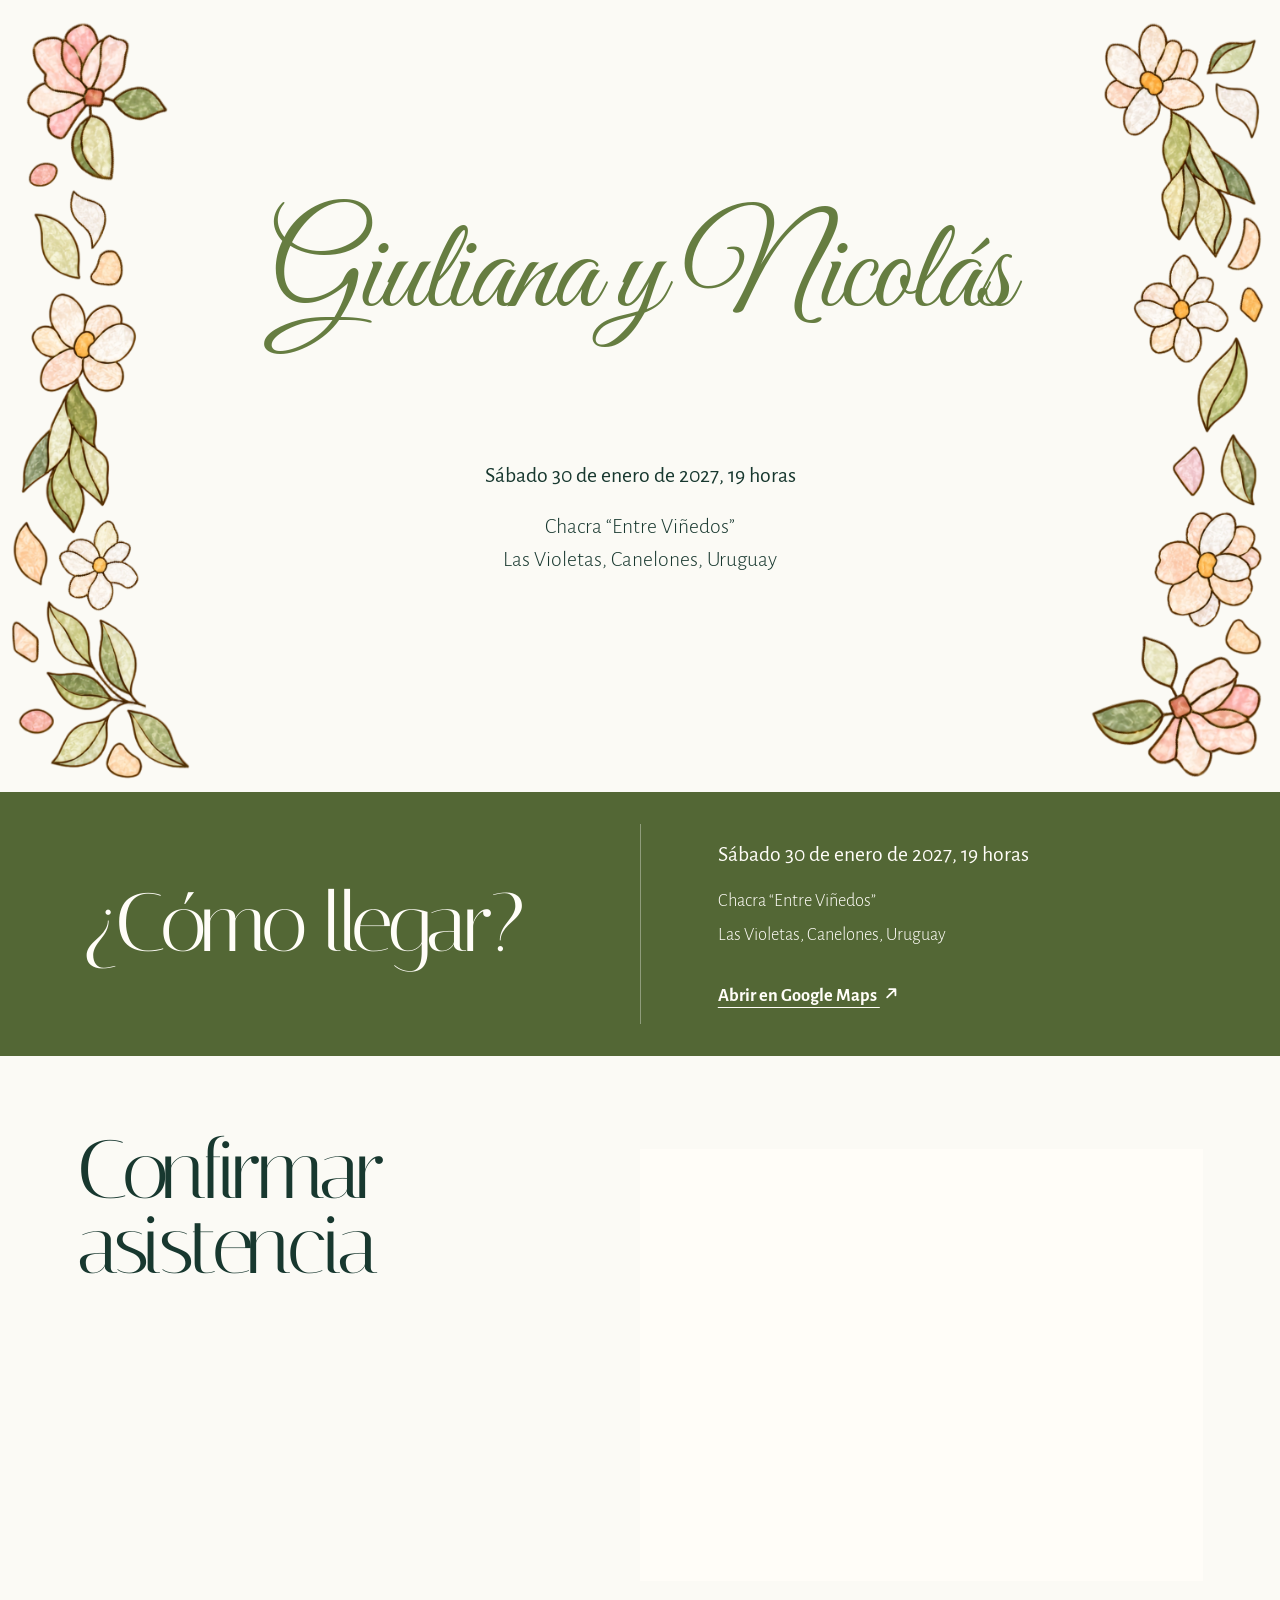
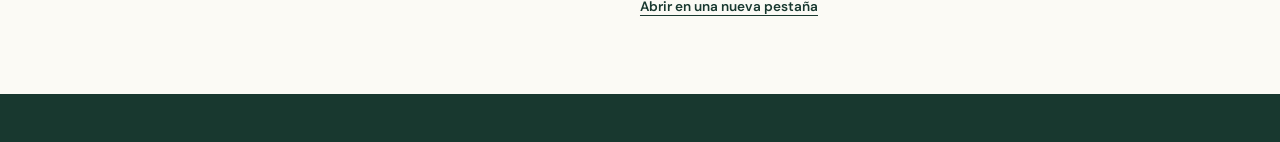
==== index.html @ 3dbe954e "Use SVG arrow for maps link" ====
<!doctype html>
<html lang="es">
  <head>
    <meta charset="UTF-8" />
    <meta name="viewport" content="width=device-width, initial-scale=1" />
    <meta name="description" content="Giuliana y Nicolás" />
    <title>Giuliana y Nicolás</title>
    <link rel="preconnect" href="https://fonts.googleapis.com" />
    <link rel="preconnect" href="https://fonts.gstatic.com" crossorigin />
    <link href="https://fonts.googleapis.com/css2?family=Alegreya+Sans:wght@300;400;500;600&family=DM+Sans:wght@400;500;600&family=Great+Vibes&family=Italiana&display=swap" rel="stylesheet" />
    <link rel="stylesheet" href="styles.css" />
  </head>
  <body>
    <main class="invitation" aria-labelledby="wedding-title">
      <h1 id="wedding-title" class="visually-hidden">Giuliana y Nicolás</h1>
      <img class="flowers flowers--left" src="assets/flowers-left.png" alt="" aria-hidden="true" />
      <div class="invitation__center">
        <p class="names-text">Giuliana<span class="names-text__mobile-break" aria-hidden="true"><br /></span><span class="names-text__connector"> y </span>Nicolás</p>
        <div class="event-info">
          <p class="event-info__date">Sábado 30 de enero de 2027,<span class="event-info__mobile-break" aria-hidden="true"><br /></span> 19 horas</p>
          <p class="event-info__venue">Chacra “Entre Viñedos”</p>
          <p class="event-info__location">Las Violetas, Canelones, Uruguay</p>
        </div>
      </div>
      <img class="flowers flowers--right" src="assets/flowers-right.png" alt="" aria-hidden="true" />
    </main>

    <section class="details" aria-labelledby="venue-title">
      <div class="details__heading">
        <h2 id="venue-title">¿Cómo llegar?</h2>
      </div>
      <div class="details__content">
        <p class="details__date">Sábado 30 de enero de 2027, 19 horas</p>
        <address>
          Chacra “Entre Viñedos”<br />Las Violetas, Canelones, Uruguay
        </address>
        <a class="text-link" href="https://maps.app.goo.gl/vXwZ5cYCHZ2GvhXVA" target="_blank" rel="noreferrer">
          Abrir en Google Maps
          <svg class="text-link__icon" aria-hidden="true" viewBox="0 0 16 16" fill="none">
            <path d="M4 12 12 4M6 4h6v6" stroke="currentColor" stroke-width="1.75" stroke-linecap="round" stroke-linejoin="round" />
          </svg>
        </a>
      </div>
    </section>

    <section class="rsvp" id="rsvp" aria-labelledby="rsvp-title">
      <div class="rsvp__intro">
        <h2 id="rsvp-title">Confirmar asistencia</h2>
      </div>
      <div class="rsvp-form">
        <iframe
          class="rsvp-form__embed"
          src="https://docs.google.com/forms/d/e/1FAIpQLSc_BeQsUmRHHOHM_D9-0On7cRMzjbf0Xj8kIGSQkAbvsQdtTQ/viewform?embedded=true"
          title="Formulario de confirmación de asistencia"
          loading="lazy"
        >Cargando formulario…</iframe>
        <p class="rsvp-form__fallback">
          <a href="https://docs.google.com/forms/d/e/1FAIpQLSc_BeQsUmRHHOHM_D9-0On7cRMzjbf0Xj8kIGSQkAbvsQdtTQ/viewform" target="_blank" rel="noreferrer">Abrir en una nueva pestaña</a>
        </p>
      </div>
    </section>

    <footer aria-hidden="true"></footer>
  </body>
</html>
---- styles.css ----
:root {
  --paper: #fbfaf5;
  --ink: #18382f;
  --names-green: #536735;
  --mist: #dbe8df;
  --peach: #efb99d;
  --white: #fffdf8;
  --display: "Italiana", Georgia, serif;
  --body: "DM Sans", Arial, sans-serif;
}

* { box-sizing: border-box; }

html,
body {
  min-height: 100%;
  margin: 0;
  background: var(--paper);
  color: var(--ink);
  font-family: var(--body);
}

a { color: inherit; }

.invitation {
  position: relative;
  display: grid;
  grid-template-columns: clamp(8rem, 18vw, 18rem) minmax(0, 1fr) clamp(8rem, 18vw, 18rem);
  align-items: center;
  min-height: 88svh;
  overflow: hidden;
  background: var(--paper);
}

.flowers {
  display: block;
  width: 100%;
  height: 88svh;
  object-fit: contain;
}

.flowers--left { object-position: left center; }
.flowers--right { object-position: right center; }

.invitation__center {
  width: 100%;
  text-align: center;
}

.names-text {
  display: block;
  margin: 0 auto;
  color: #667d41;
  font-family: "Great Vibes", cursive;
  font-size: clamp(4.5rem, 10vw, 10rem);
  font-weight: 400;
  letter-spacing: -.02em;
  line-height: .9;
  white-space: nowrap;
}

.names-text__mobile-break { display: none; }

.event-info {
  margin: clamp(8rem, 16vh, 5rem) 0 0;
  font-family: "Alegreya Sans", sans-serif;
  font-size: clamp(1.1rem, 1.7vw, 1.5rem);
  font-weight: 300;
  line-height: 1.25;
}

.event-info p { margin: 0; }

.event-info__date { font-weight: 400; }

.event-info__mobile-break { display: none; }

.event-info__venue {
  margin-top: 1.5rem !important;
}

.event-info__location {
  margin-top: .35rem !important;
}

.visually-hidden {
  position: absolute;
  width: 1px;
  height: 1px;
  padding: 0;
  margin: -1px;
  overflow: hidden;
  clip: rect(0, 0, 0, 0);
  white-space: nowrap;
  border: 0;
}

.details,
.rsvp {
  padding: clamp(4rem, 6vw, 6rem);
}

.eyebrow {
  margin: 0 0 1.5rem;
  font-size: .72rem;
  font-weight: 600;
  letter-spacing: .18em;
  text-transform: uppercase;
}

h2 {
  margin: 0;
  font-family: var(--display);
  font-size: clamp(4rem, 9vw, 8rem);
  font-weight: 400;
  line-height: .9;
  letter-spacing: -.045em;
}

#venue-title,
#rsvp-title {
  font-size: clamp(2.75rem, 6.5vw, 6rem);
}

#venue-title {
  white-space: nowrap;
}

.details {
  display: grid;
  grid-template-columns: 1fr 1fr;
  align-items: center;
  min-height: auto;
  padding: 2rem clamp(2rem, 6vw, 6rem);
  background: var(--names-green);
  color: var(--white);
}

.details__content {
  border-left: 1px solid rgba(255, 255, 255, .35);
  padding: .75rem clamp(2rem, 6vw, 6rem);
  font-family: "Alegreya Sans", sans-serif;
  font-size: 1.15rem;
  font-weight: 300;
  line-height: 1.8;
}

.details__date {
  margin: 0 0 .6rem;
  font-size: 1.35rem;
  font-weight: 400;
}

address {
  margin-bottom: 1.75rem;
  font-style: normal;
}

.text-link {
  font-weight: 600;
  text-underline-offset: .35rem;
}

.text-link__icon {
  display: inline-block;
  width: .9em;
  height: .9em;
  margin-left: .2em;
  vertical-align: -.05em;
}

.rsvp {
  display: grid;
  grid-template-columns: .9fr 1.1fr;
  align-items: start;
  gap: clamp(3rem, 8vw, 9rem);
  background: var(--paper);
}

.rsvp__intro {
  position: sticky;
  top: 5rem;
}

.rsvp__intro > p:last-child {
  max-width: 28rem;
  line-height: 1.6;
}

.rsvp-form {
  width: 100%;
  max-width: 42rem;
  padding-top: 1rem;
}

.rsvp-form__embed {
  display: block;
  width: 100%;
  height: 27rem;
  border: 0;
  background: var(--white);
}

.rsvp-form__fallback {
  margin: 1rem 0 0;
  font-size: .85rem;
  line-height: 1.5;
}

.rsvp-form__fallback a {
  font-weight: 600;
  text-underline-offset: .25rem;
}

footer {
  padding: 1.5rem;
  background: var(--ink);
  color: var(--white);
  text-align: center;
  font-size: .72rem;
  letter-spacing: .14em;
  text-transform: uppercase;
}

footer p { margin: 0; }

a:focus-visible {
  outline: 3px solid var(--peach);
  outline-offset: 4px;
}

@media (max-width: 700px) {
  .invitation {
    grid-template-columns: 5.5rem minmax(0, 1fr) 5.5rem;
    min-height: 21.72rem;
  }

  .flowers {
    height: auto;
    aspect-ratio: 475 / 1875;
    object-fit: contain;
  }

  .flowers--left { object-position: left bottom; }
  .flowers--right { object-position: right bottom; }

  .names-text {
    font-size: clamp(3.25rem, 15vw, 6rem);
    line-height: .82;
    white-space: normal;
  }

  .names-text__mobile-break { display: inline; }

  .event-info {
    margin-top: 1.5rem;
  }

  .event-info__mobile-break { display: inline; }

  .details,
  .rsvp {
    grid-template-columns: 1fr;
    gap: 3rem;
    padding: 4rem 1.5rem;
  }

  .details { padding-block: 2.5rem; }

  .details__content {
    border-top: 1px solid rgba(255, 255, 255, .35);
    border-left: 0;
    padding: 1.5rem 0 0;
  }

  .rsvp__intro { position: static; }
}
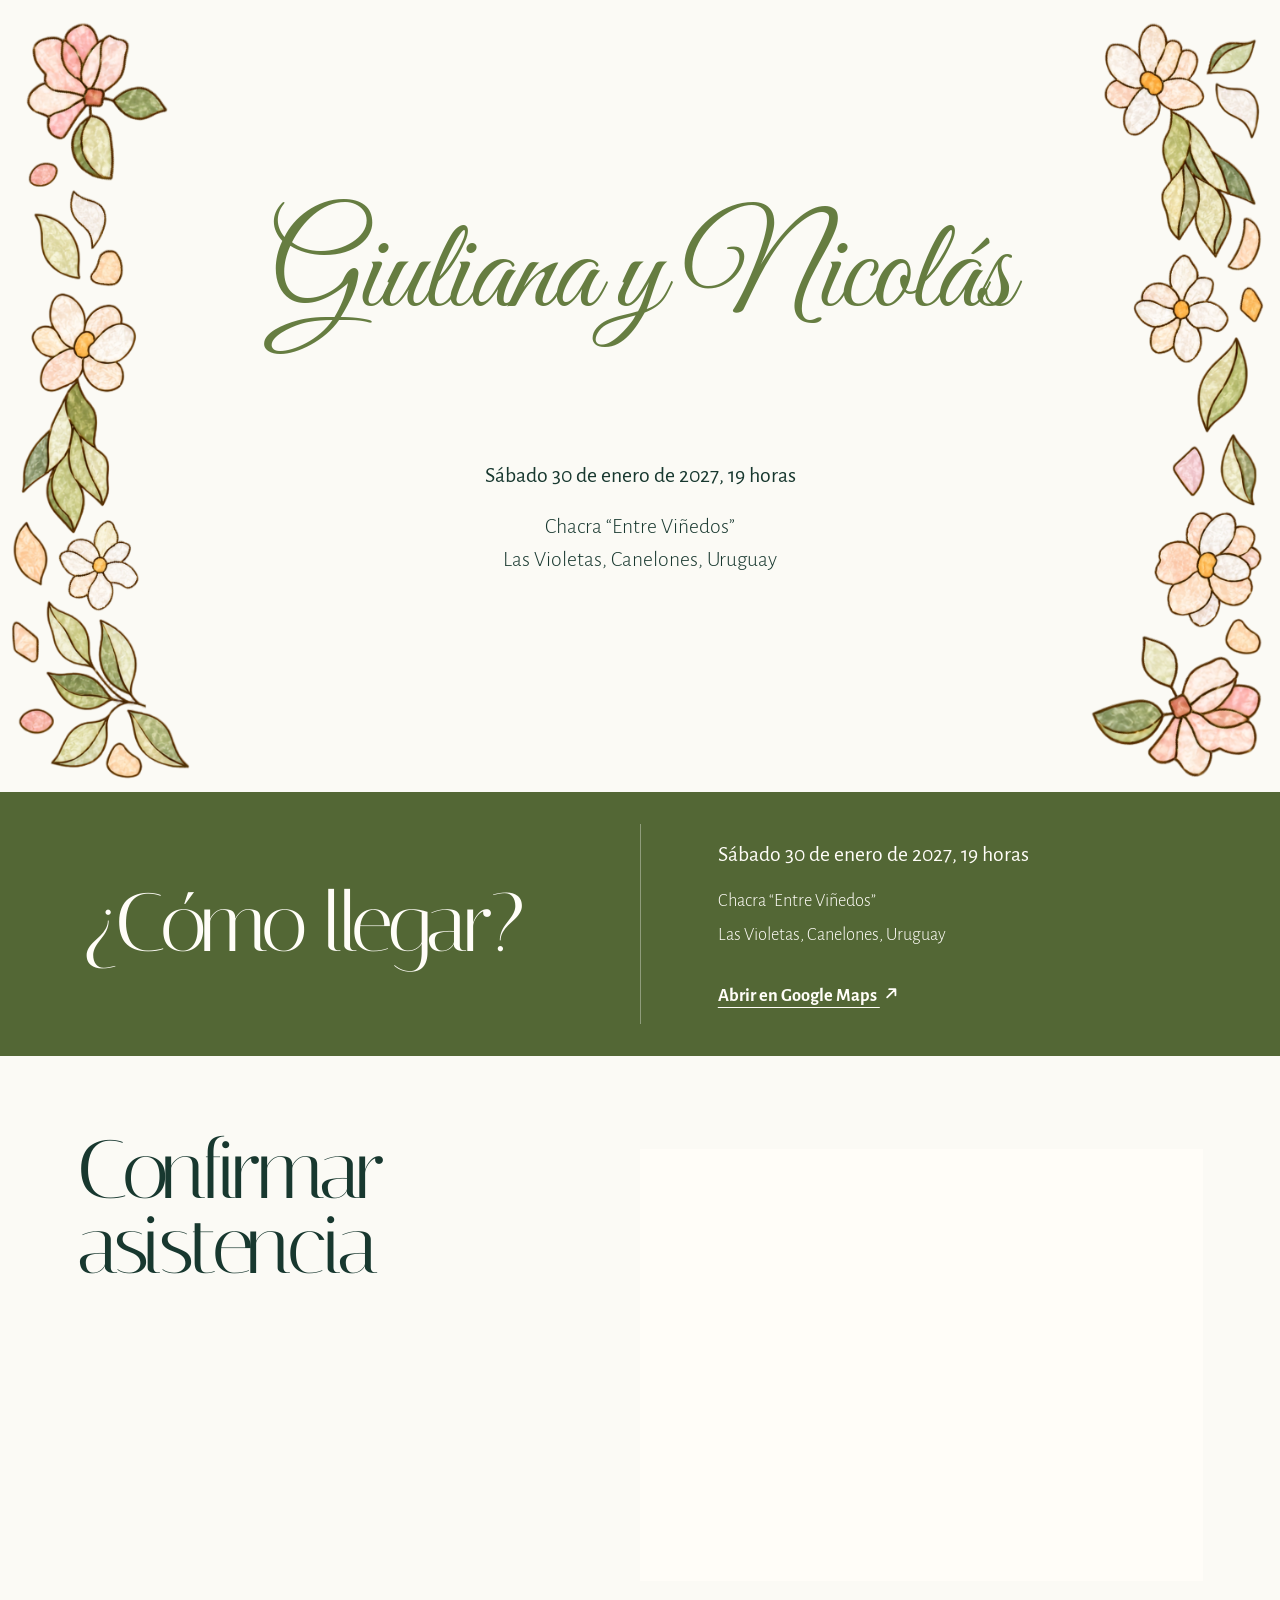
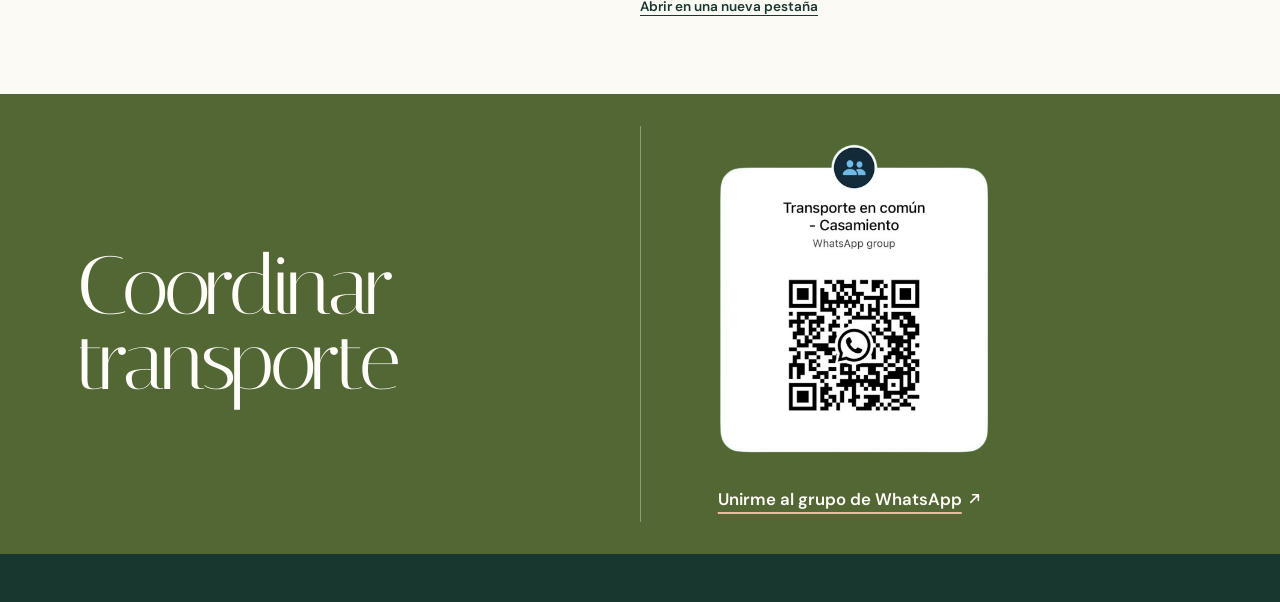
==== commit 4a4fcb55: "Add transport coordination section" ====
--- a/index.html
+++ b/index.html
@@ -60,6 +60,21 @@
       </div>
     </section>
 
+    <section class="travel-group" aria-labelledby="travel-group-title">
+      <div class="travel-group__heading">
+        <h2 id="travel-group-title">Coordinar transporte</h2>
+      </div>
+      <div class="travel-group__content">
+        <img class="travel-group__qr" src="assets/qr_wpp.png" alt="Código QR para unirse al grupo de WhatsApp de transporte" />
+        <a class="travel-group__link" href="https://chat.whatsapp.com/HbonAlKTDCjJUm64de46P4" target="_blank" rel="noreferrer">
+          Unirme al grupo de WhatsApp
+          <svg class="travel-group__icon" aria-hidden="true" viewBox="0 0 16 16" fill="none">
+            <path d="M4 12 12 4M6 4h6v6" stroke="currentColor" stroke-width="1.75" stroke-linecap="round" stroke-linejoin="round" />
+          </svg>
+        </a>
+      </div>
+    </section>
+
     <footer aria-hidden="true"></footer>
   </body>
 </html>
--- a/styles.css
+++ b/styles.css
@@ -118,7 +118,8 @@
 }
 
 #venue-title,
-#rsvp-title {
+#rsvp-title,
+#travel-group-title {
   font-size: clamp(2.75rem, 6.5vw, 6rem);
 }
 
@@ -212,6 +213,47 @@
   text-underline-offset: .25rem;
 }
 
+.travel-group {
+  display: grid;
+  grid-template-columns: 1fr 1fr;
+  align-items: center;
+  min-height: auto;
+  padding: 2rem clamp(2rem, 6vw, 6rem);
+  background: var(--names-green);
+  color: var(--white);
+}
+
+.travel-group__content {
+  max-width: 30rem;
+  border-left: 1px solid rgba(255, 255, 255, .35);
+  padding: .75rem clamp(2rem, 6vw, 6rem);
+}
+
+.travel-group__qr {
+  display: block;
+  width: min(100%, 20rem);
+  height: auto;
+  margin: 0 0 1.5rem -1.5rem;
+}
+
+.travel-group__link {
+  display: inline-flex;
+  align-items: center;
+  gap: .35rem;
+  color: var(--white);
+  font-size: 1.05rem;
+  font-weight: 600;
+  text-decoration: underline;
+  text-decoration-color: var(--peach);
+  text-decoration-thickness: 2px;
+  text-underline-offset: .45rem;
+}
+
+.travel-group__icon {
+  width: .9em;
+  height: .9em;
+}
+
 footer {
   padding: 1.5rem;
   background: var(--ink);
@@ -259,13 +301,15 @@
   .event-info__mobile-break { display: inline; }
 
   .details,
-  .rsvp {
+  .rsvp,
+  .travel-group {
     grid-template-columns: 1fr;
     gap: 3rem;
     padding: 4rem 1.5rem;
   }
 
-  .details { padding-block: 2.5rem; }
+  .details,
+  .travel-group { padding-block: 2.5rem; }
 
   .details__content {
     border-top: 1px solid rgba(255, 255, 255, .35);
@@ -273,5 +317,16 @@
     padding: 1.5rem 0 0;
   }
 
+  .travel-group__content {
+    border-top: 1px solid rgba(255, 255, 255, .35);
+    border-left: 0;
+    padding: 1.5rem 0 0;
+    text-align: center;
+  }
+
+  .travel-group__qr {
+    margin: 0 auto 1.5rem;
+  }
+
   .rsvp__intro { position: static; }
 }
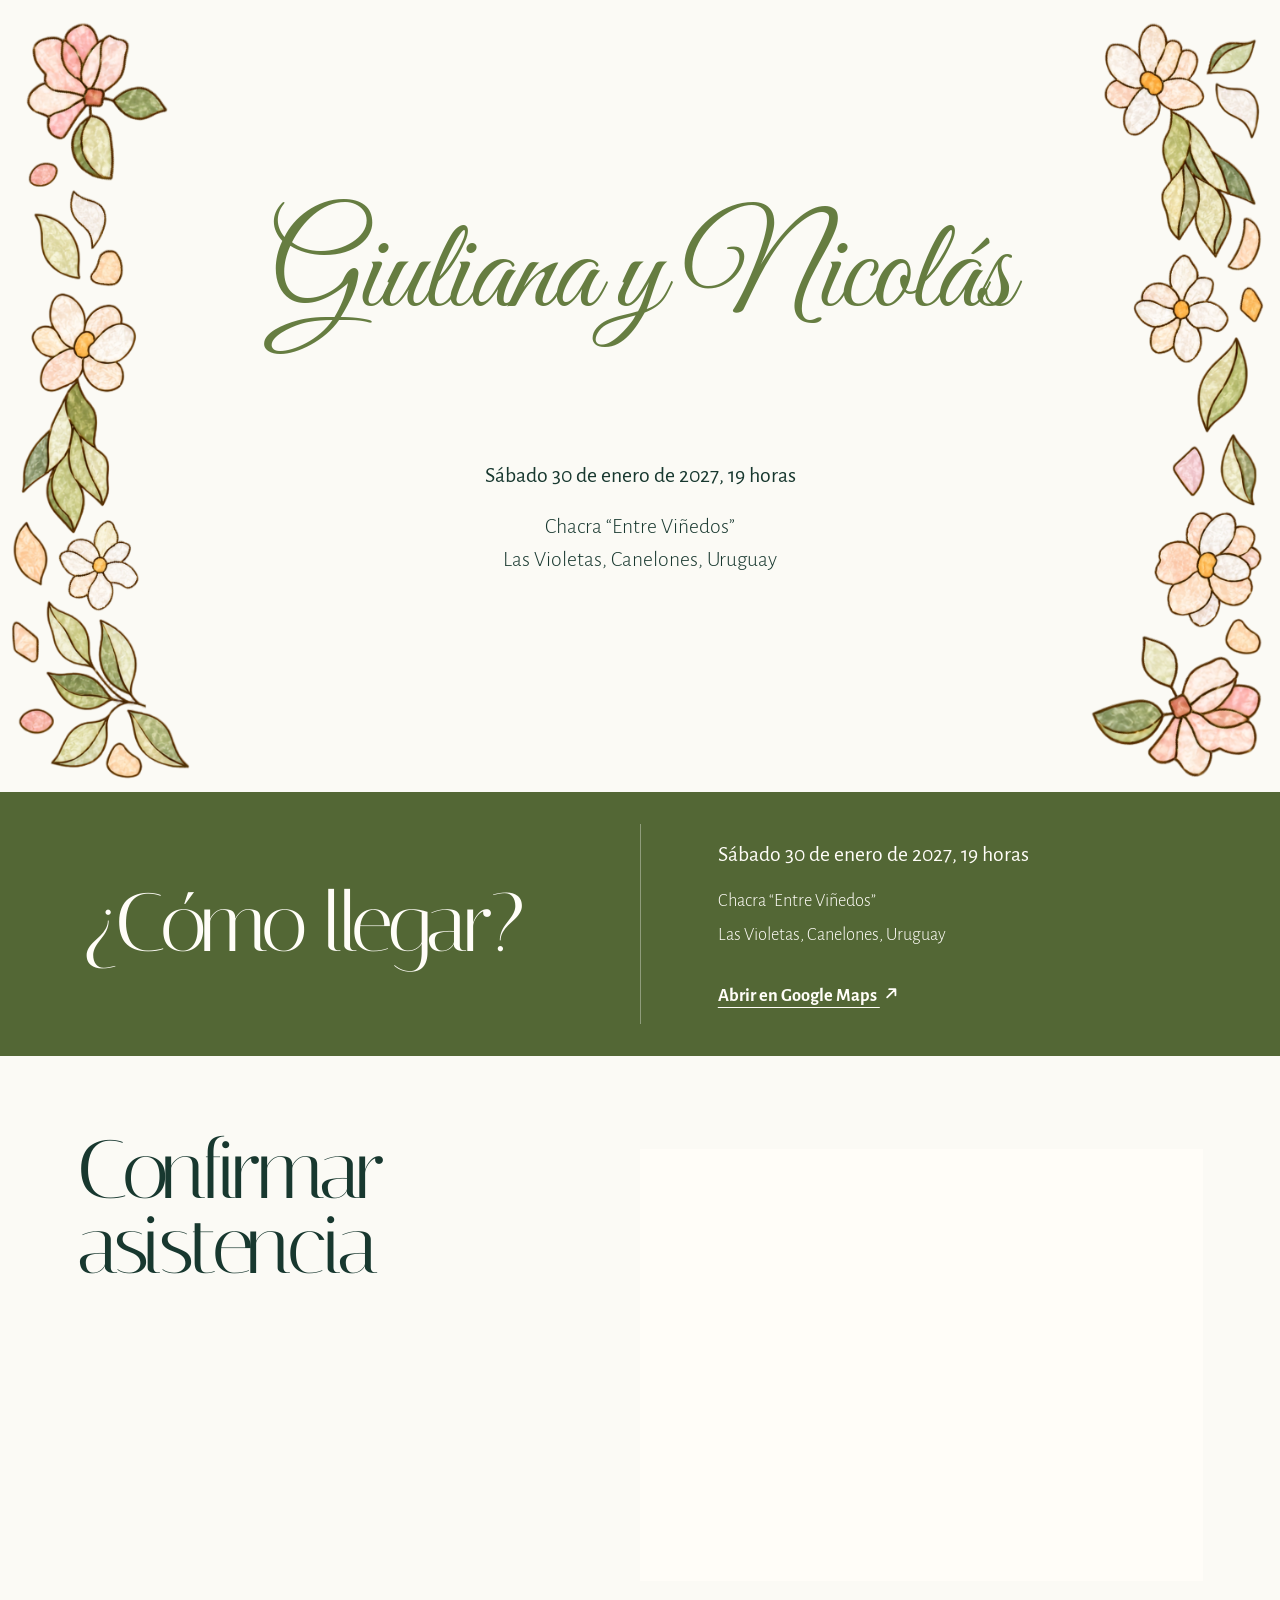
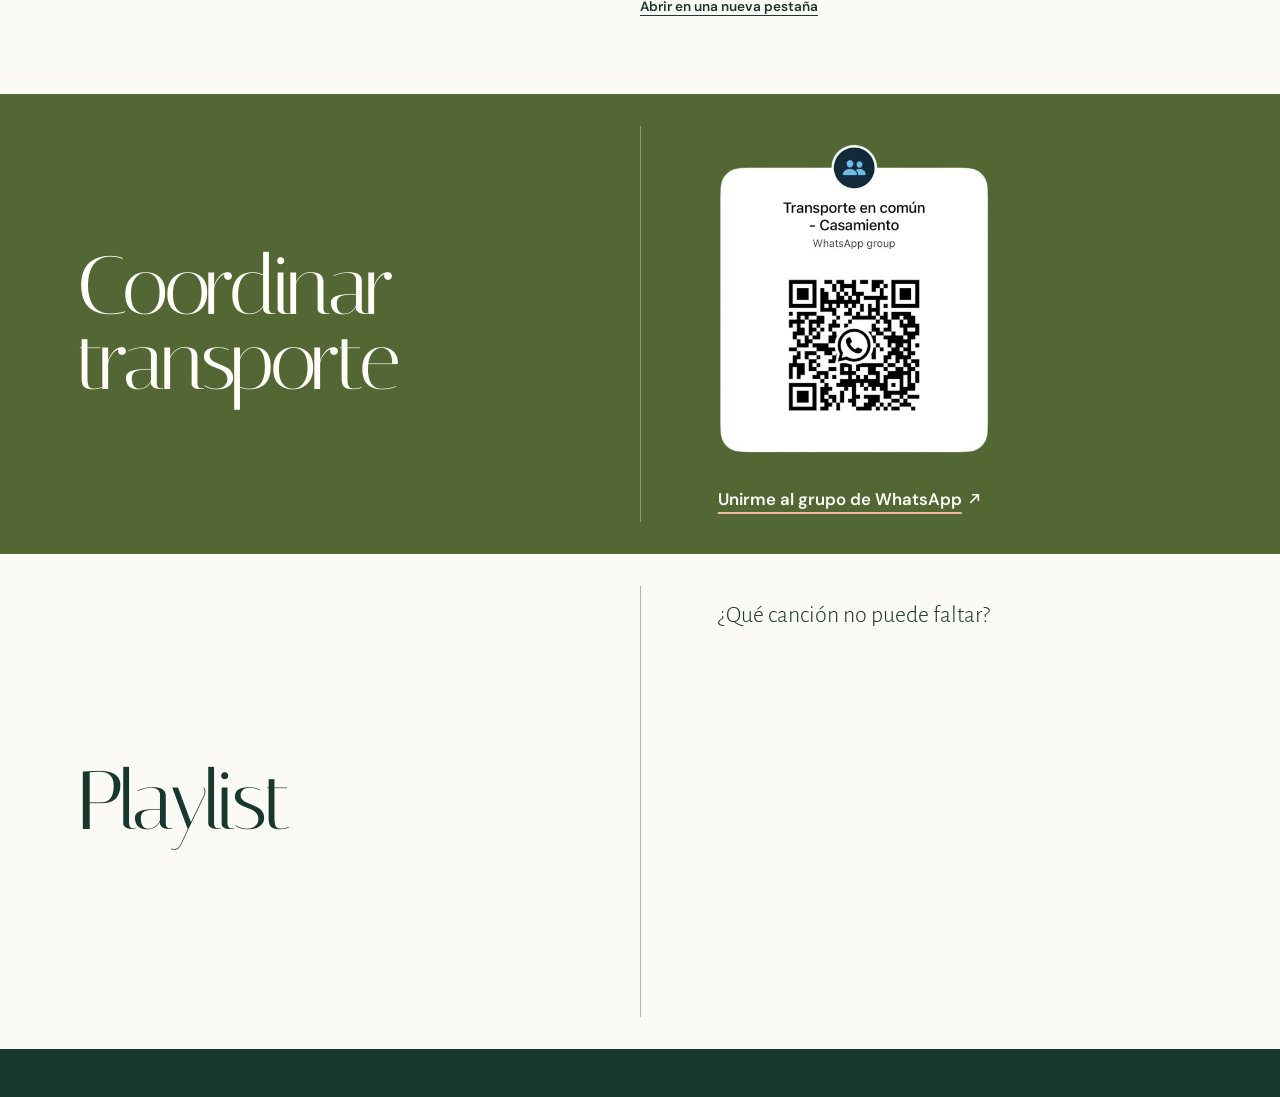
==== commit 10111e3c: "Add playlist and update RSVP form" ====
--- a/index.html
+++ b/index.html
@@ -50,12 +50,12 @@
       <div class="rsvp-form">
         <iframe
           class="rsvp-form__embed"
-          src="https://docs.google.com/forms/d/e/1FAIpQLSc_BeQsUmRHHOHM_D9-0On7cRMzjbf0Xj8kIGSQkAbvsQdtTQ/viewform?embedded=true"
+          src="https://docs.google.com/forms/d/e/1FAIpQLSexYNaYGW8UoQyg7f9_EmeTzEDgkeHgZBoAXlFUQQeJTzdV7g/viewform?embedded=true"
           title="Formulario de confirmación de asistencia"
           loading="lazy"
         >Cargando formulario…</iframe>
         <p class="rsvp-form__fallback">
-          <a href="https://docs.google.com/forms/d/e/1FAIpQLSc_BeQsUmRHHOHM_D9-0On7cRMzjbf0Xj8kIGSQkAbvsQdtTQ/viewform" target="_blank" rel="noreferrer">Abrir en una nueva pestaña</a>
+          <a href="https://docs.google.com/forms/d/e/1FAIpQLSexYNaYGW8UoQyg7f9_EmeTzEDgkeHgZBoAXlFUQQeJTzdV7g/viewform?usp=header" target="_blank" rel="noreferrer">Abrir en una nueva pestaña</a>
         </p>
       </div>
     </section>
@@ -75,6 +75,22 @@
       </div>
     </section>
 
+    <section class="playlist" aria-labelledby="playlist-title">
+      <div class="playlist__heading">
+        <h2 id="playlist-title">Playlist</h2>
+      </div>
+      <div class="playlist__content">
+        <p>¿Qué canción no puede faltar?</p>
+        <iframe
+          class="playlist__embed"
+          src="https://open.spotify.com/embed/playlist/00ogenAznVLQHIek65mozo?utm_source=generator"
+          title="Playlist del casamiento"
+          loading="lazy"
+          allow="autoplay; clipboard-write; encrypted-media; fullscreen; picture-in-picture"
+        ></iframe>
+      </div>
+    </section>
+
     <footer aria-hidden="true"></footer>
   </body>
 </html>
--- a/styles.css
+++ b/styles.css
@@ -119,6 +119,7 @@
 
 #venue-title,
 #rsvp-title,
+#playlist-title,
 #travel-group-title {
   font-size: clamp(2.75rem, 6.5vw, 6rem);
 }
@@ -211,6 +212,35 @@
 .rsvp-form__fallback a {
   font-weight: 600;
   text-underline-offset: .25rem;
+}
+
+.playlist {
+  display: grid;
+  grid-template-columns: 1fr 1fr;
+  align-items: center;
+  min-height: auto;
+  padding: 2rem clamp(2rem, 6vw, 6rem);
+  background: var(--paper);
+}
+
+.playlist__content {
+  border-left: 1px solid rgba(24, 56, 47, .35);
+  padding: .75rem clamp(2rem, 6vw, 6rem);
+}
+
+.playlist__content p {
+  margin: 0 0 1.25rem;
+  font-family: "Alegreya Sans", sans-serif;
+  font-size: clamp(1.2rem, 2vw, 1.5rem);
+  font-weight: 300;
+  line-height: 1.45;
+}
+
+.playlist__embed {
+  display: block;
+  width: 100%;
+  height: 22rem;
+  border: 0;
 }
 
 .travel-group {
@@ -302,6 +332,7 @@
 
   .details,
   .rsvp,
+  .playlist,
   .travel-group {
     grid-template-columns: 1fr;
     gap: 3rem;
@@ -309,6 +340,7 @@
   }
 
   .details,
+  .playlist,
   .travel-group { padding-block: 2.5rem; }
 
   .details__content {
@@ -324,6 +356,12 @@
     text-align: center;
   }
 
+  .playlist__content {
+    border-top: 1px solid rgba(24, 56, 47, .35);
+    border-left: 0;
+    padding: 1.5rem 0 0;
+  }
+
   .travel-group__qr {
     margin: 0 auto 1.5rem;
   }
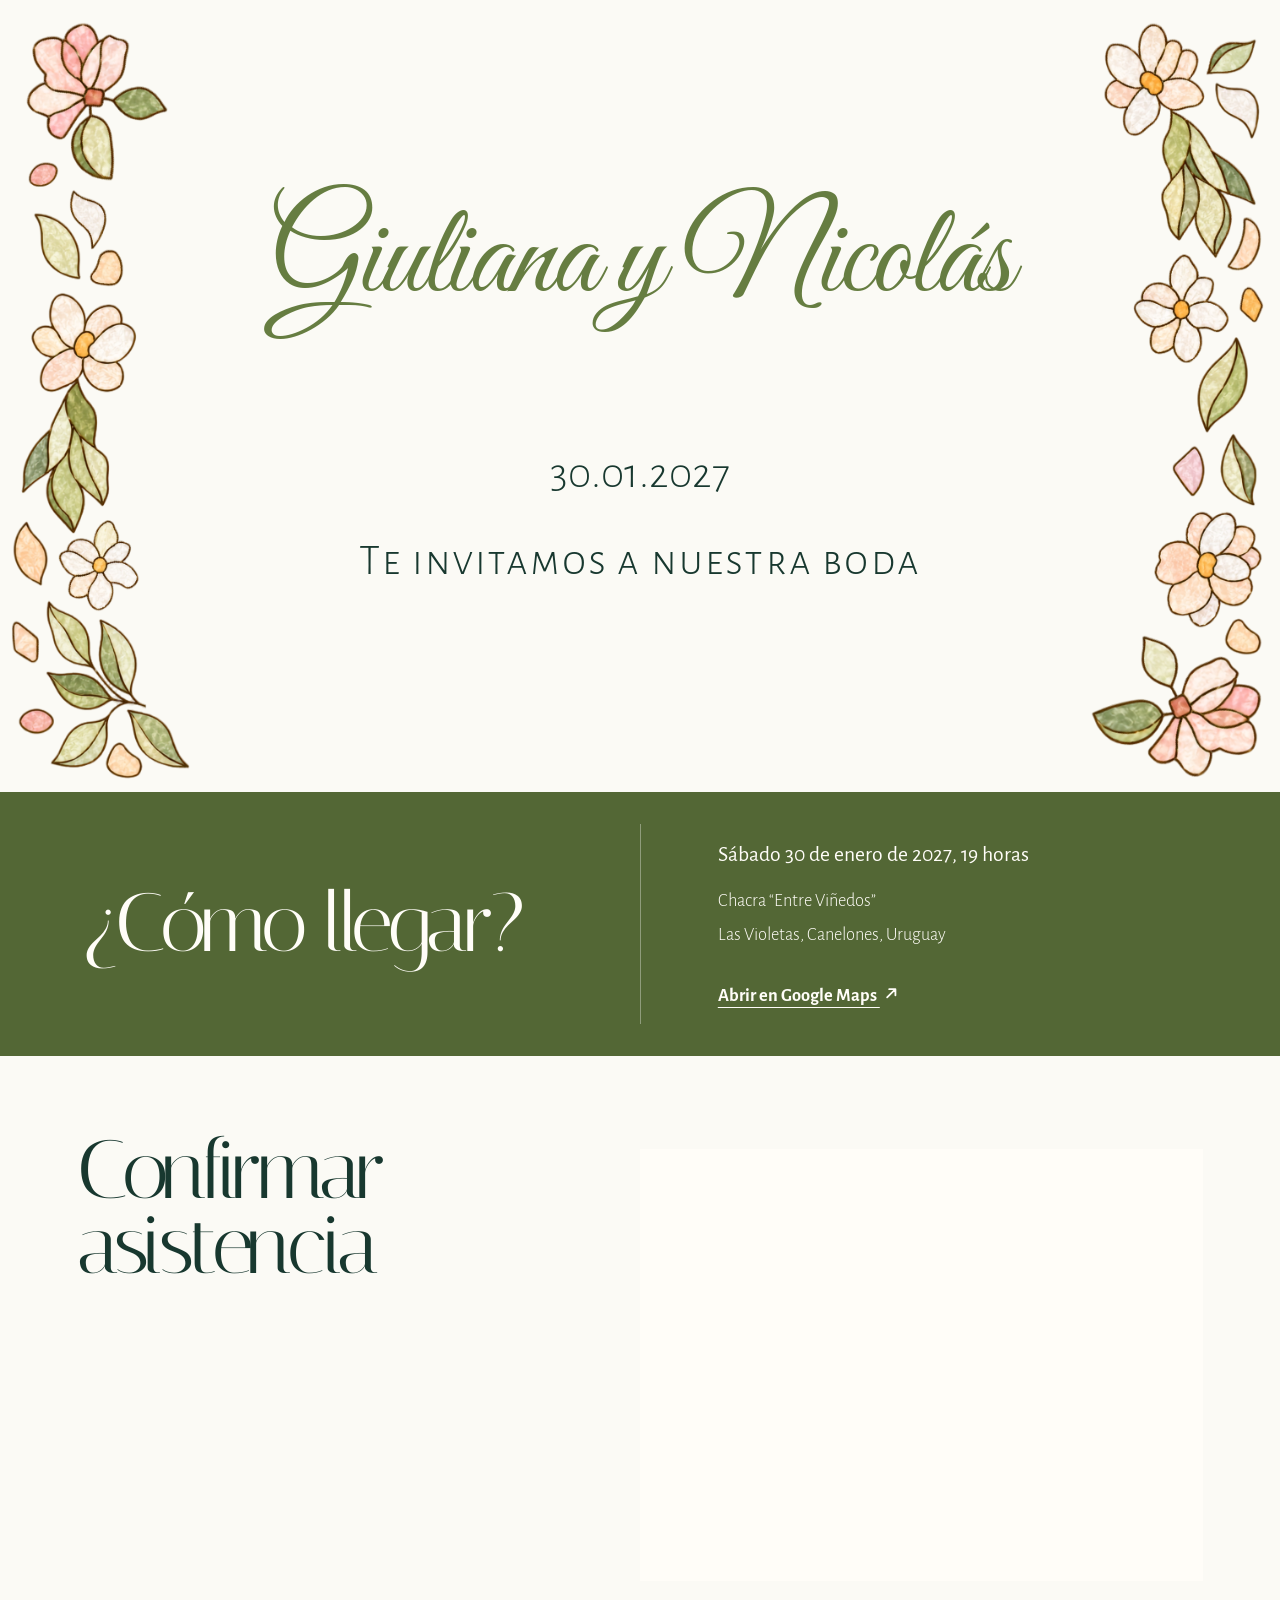
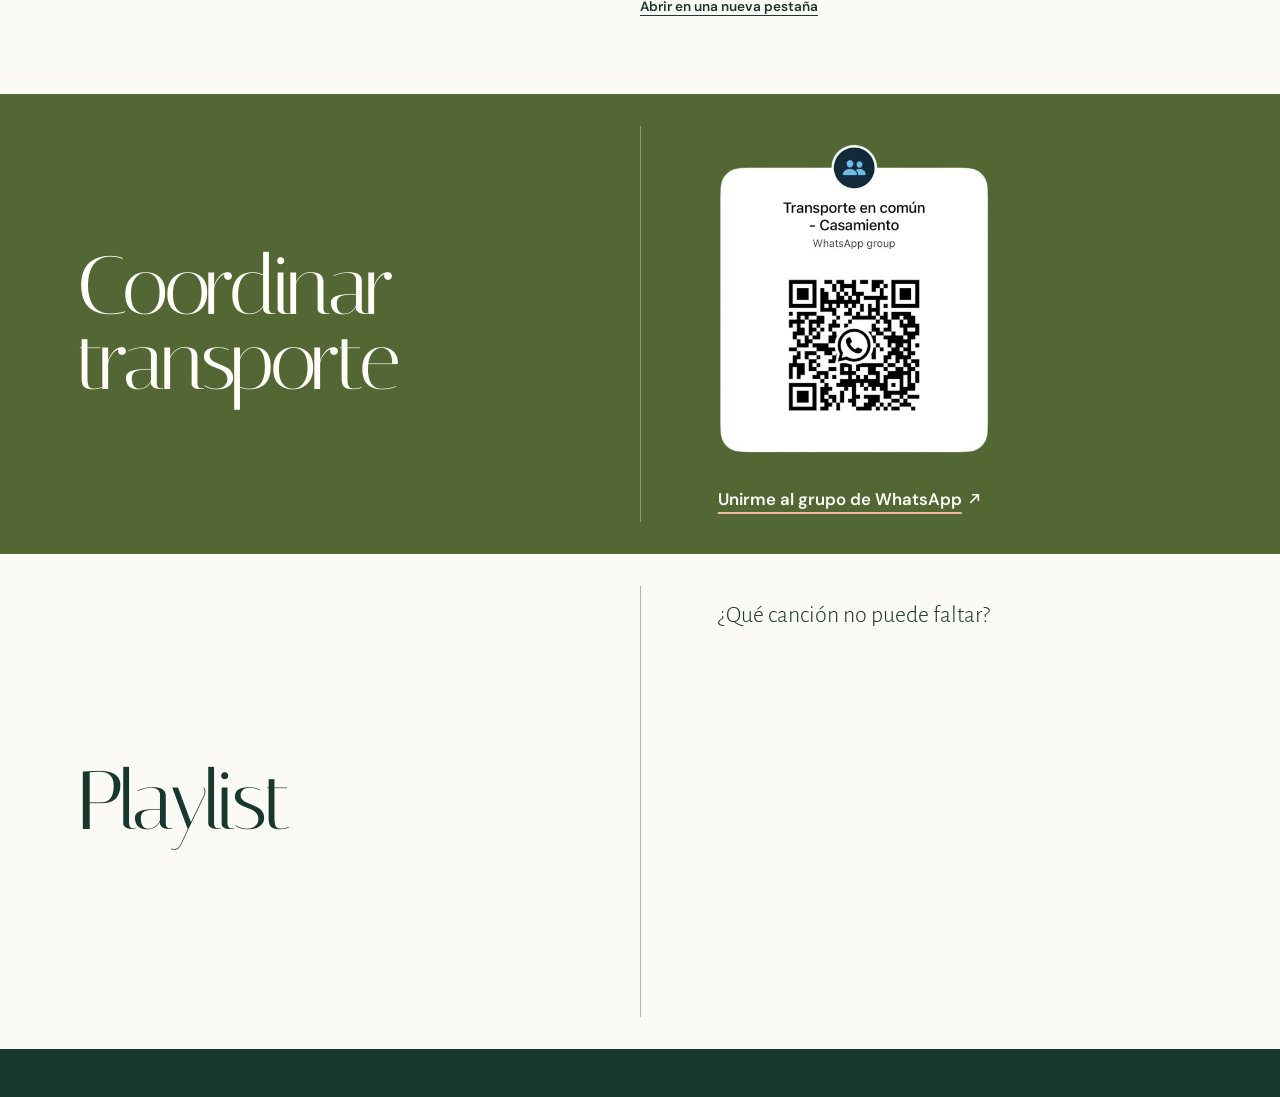
==== commit 077f51d6: "Refine invitation hero details" ====
--- a/index.html
+++ b/index.html
@@ -7,7 +7,7 @@
     <title>Giuliana y Nicolás</title>
     <link rel="preconnect" href="https://fonts.googleapis.com" />
     <link rel="preconnect" href="https://fonts.gstatic.com" crossorigin />
-    <link href="https://fonts.googleapis.com/css2?family=Alegreya+Sans:wght@300;400;500;600&family=DM+Sans:wght@400;500;600&family=Great+Vibes&family=Italiana&display=swap" rel="stylesheet" />
+    <link href="https://fonts.googleapis.com/css2?family=Alegreya+Sans:wght@300;400;500;600&family=Alegreya+Sans+SC:wght@300;400;500&family=DM+Sans:wght@400;500;600&family=Great+Vibes&family=Italiana&display=swap" rel="stylesheet" />
     <link rel="stylesheet" href="styles.css" />
   </head>
   <body>
@@ -17,9 +17,8 @@
       <div class="invitation__center">
         <p class="names-text">Giuliana<span class="names-text__mobile-break" aria-hidden="true"><br /></span><span class="names-text__connector"> y </span>Nicolás</p>
         <div class="event-info">
-          <p class="event-info__date">Sábado 30 de enero de 2027,<span class="event-info__mobile-break" aria-hidden="true"><br /></span> 19 horas</p>
-          <p class="event-info__venue">Chacra “Entre Viñedos”</p>
-          <p class="event-info__location">Las Violetas, Canelones, Uruguay</p>
+          <p class="event-info__date">30.01.2027</p>
+          <p class="event-info__invitation">Te invitamos a nuestra boda</p>
         </div>
       </div>
       <img class="flowers flowers--right" src="assets/flowers-right.png" alt="" aria-hidden="true" />
--- a/styles.css
+++ b/styles.css
@@ -71,7 +71,18 @@
 
 .event-info p { margin: 0; }
 
-.event-info__date { font-weight: 400; }
+.event-info__date {
+  font-size: 2em;
+  font-weight: 300;
+}
+
+.event-info__invitation {
+  margin: 2rem 0 0 !important;
+  font-family: "Alegreya Sans SC", sans-serif;
+  font-size: 2em;
+  font-weight: 300;
+  letter-spacing: .05em;
+}
 
 .event-info__mobile-break { display: none; }
 
@@ -328,6 +339,16 @@
     margin-top: 1.5rem;
   }
 
+  .event-info__date { font-size: 1.4em; }
+
+  .event-info__invitation {
+    width: 100%;
+    font-size: clamp(1rem, 5vw, 1.4em);
+    letter-spacing: .02em;
+    text-align: center;
+    white-space: nowrap;
+  }
+
   .event-info__mobile-break { display: inline; }
 
   .details,
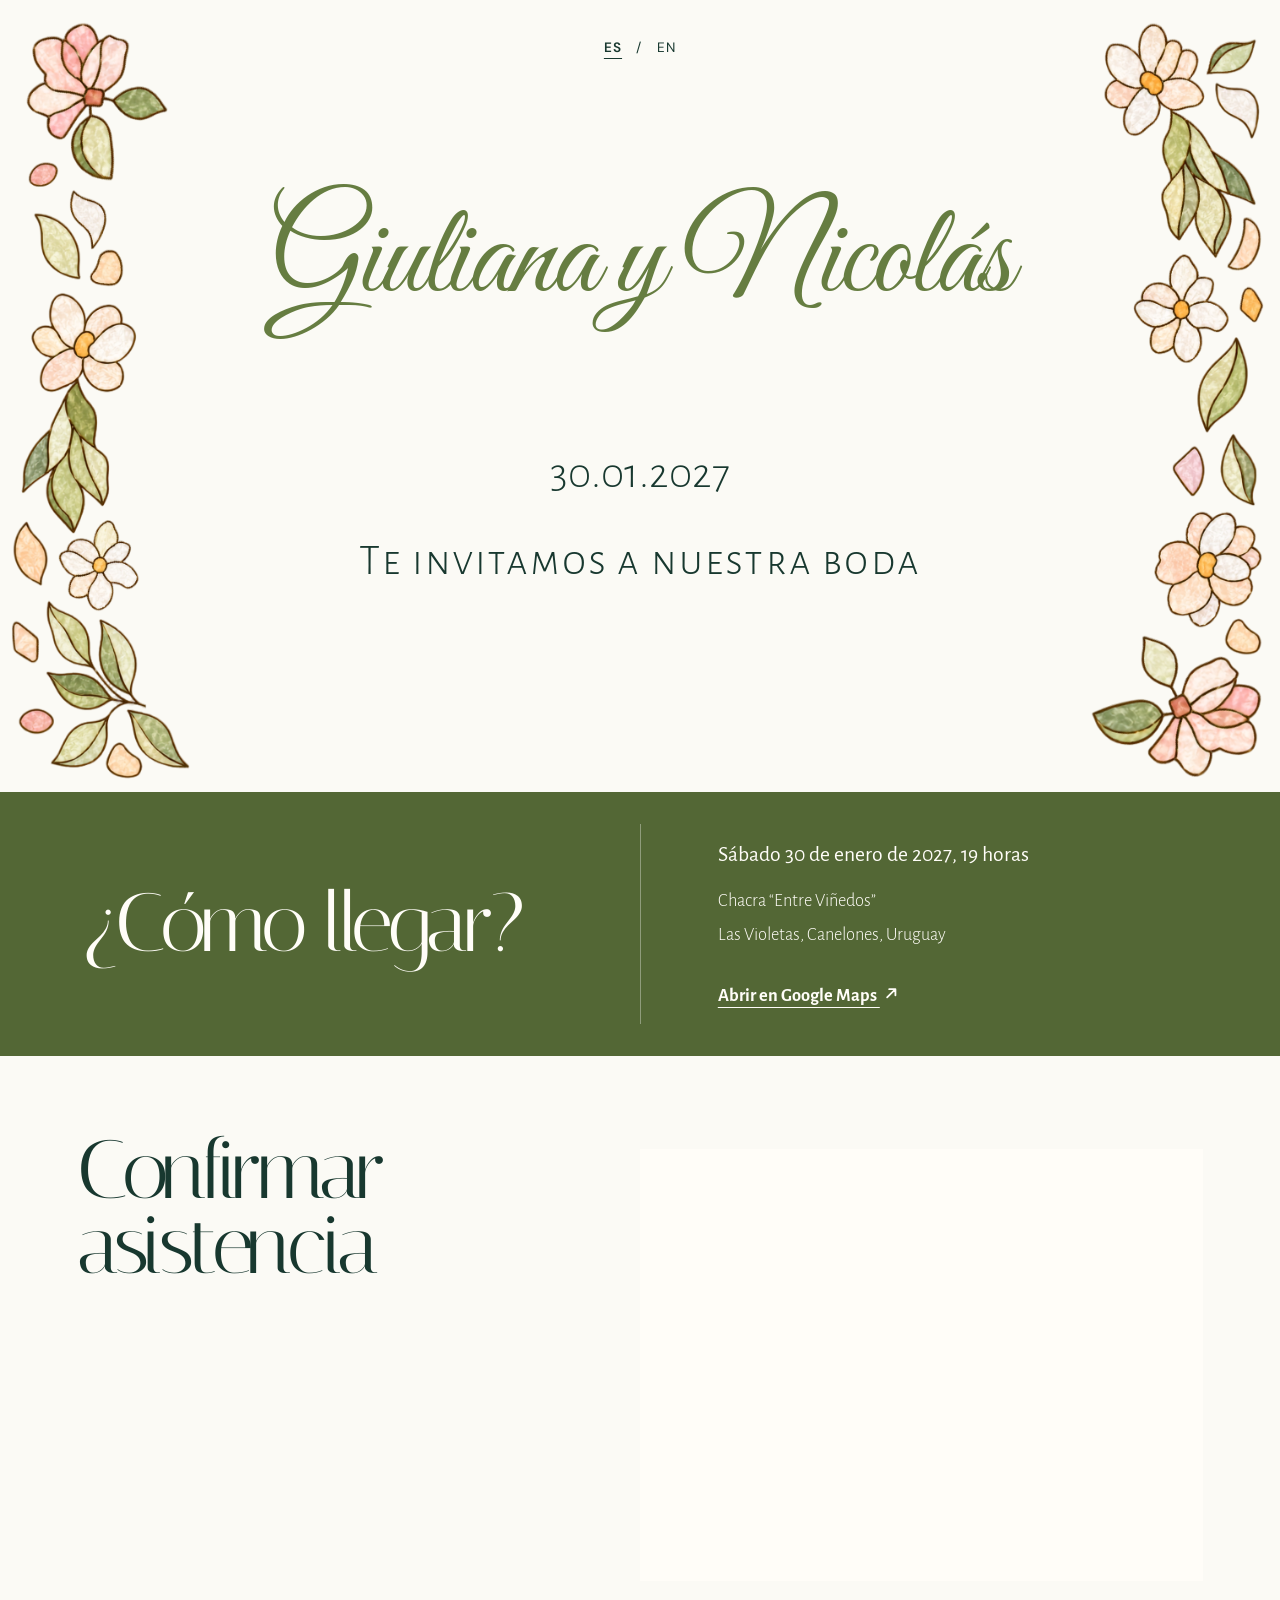
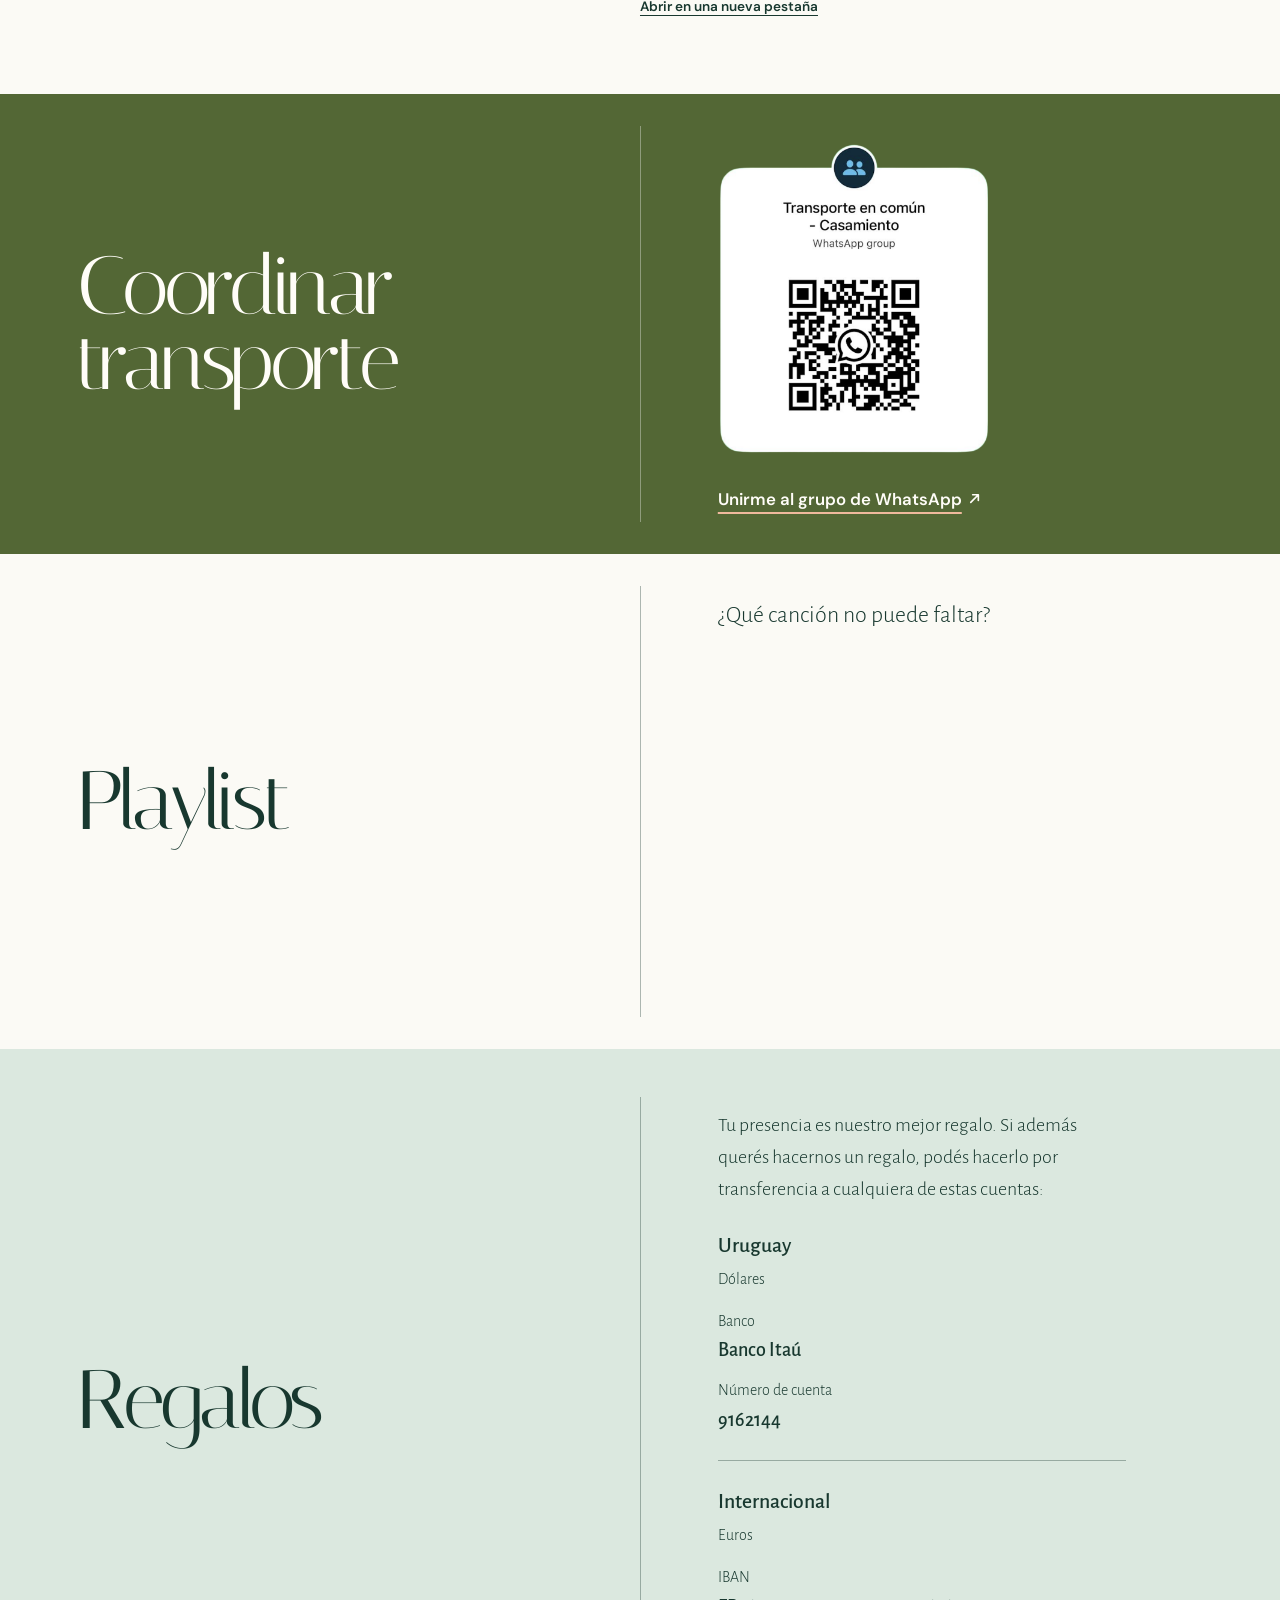
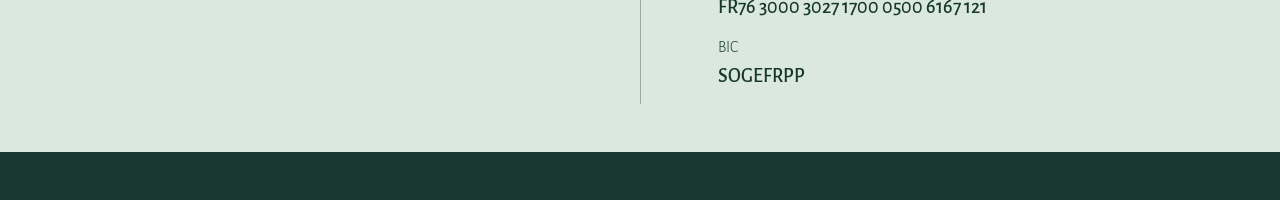
==== commit 4c04052f: "Add English version and gift bank accounts" ====
--- a/index.html
+++ b/index.html
@@ -11,6 +11,11 @@
     <link rel="stylesheet" href="styles.css" />
   </head>
   <body>
+    <nav class="language-switch" aria-label="Idioma">
+      <a href="index.html" lang="es" hreflang="es" aria-current="page">ES</a>
+      <span aria-hidden="true">/</span>
+      <a href="en.html" lang="en" hreflang="en">EN</a>
+    </nav>
     <main class="invitation" aria-labelledby="wedding-title">
       <h1 id="wedding-title" class="visually-hidden">Giuliana y Nicolás</h1>
       <img class="flowers flowers--left" src="assets/flowers-left.png" alt="" aria-hidden="true" />
@@ -90,6 +95,27 @@
       </div>
     </section>
 
+    <section class="gifts" aria-labelledby="gifts-title">
+      <div class="gifts__heading">
+        <h2 id="gifts-title">Regalos</h2>
+      </div>
+      <div class="gifts__content">
+        <p>Tu presencia es nuestro mejor regalo. Si además querés hacernos un regalo, podés hacerlo por transferencia a cualquiera de estas cuentas:</p>
+        <h3 class="gifts__region">Uruguay</h3>
+        <p class="gifts__currency">Dólares</p>
+        <dl class="gifts__account">
+          <div><dt>Banco</dt><dd>Banco Itaú</dd></div>
+          <div><dt>Número de cuenta</dt><dd>9162144</dd></div>
+        </dl>
+        <h3 class="gifts__region">Internacional</h3>
+        <p class="gifts__currency">Euros</p>
+        <dl class="gifts__account">
+          <div><dt>IBAN</dt><dd>FR76 3000 3027 1700 0500 6167 121</dd></div>
+          <div><dt>BIC</dt><dd>SOGEFRPP</dd></div>
+        </dl>
+      </div>
+    </section>
+
     <footer aria-hidden="true"></footer>
   </body>
 </html>
--- a/styles.css
+++ b/styles.css
@@ -389,3 +389,87 @@
 
   .rsvp__intro { position: static; }
 }
+
+.language-switch {
+  position: absolute;
+  top: 1.25rem;
+  left: 50%;
+  transform: translateX(-50%);
+  z-index: 1;
+  display: flex;
+  align-items: center;
+  gap: .65rem;
+  padding: .35rem .65rem;
+  border-radius: .25rem;
+  background: var(--paper);
+  font-size: .85rem;
+  letter-spacing: .08em;
+}
+
+.language-switch a {
+  display: inline-flex;
+  align-items: center;
+  min-height: 2.75rem;
+  padding-inline: .25rem;
+  text-decoration: none;
+}
+
+.language-switch a[aria-current="page"] {
+  font-weight: 600;
+  text-decoration: underline;
+  text-underline-offset: .35rem;
+}
+
+.gifts {
+  display: grid;
+  grid-template-columns: minmax(0, 1fr) minmax(0, 1fr);
+  align-items: center;
+  row-gap: 2rem;
+  padding: 3rem clamp(2rem, 6vw, 6rem);
+  background: var(--mist);
+}
+
+#gifts-title { font-size: clamp(2.75rem, 6.5vw, 6rem); }
+
+.gifts__content {
+  border-left: 1px solid rgba(24, 56, 47, .35);
+  padding: .75rem clamp(2rem, 6vw, 6rem);
+  font-family: "Alegreya Sans", sans-serif;
+  font-size: 1.25rem;
+  font-weight: 300;
+  line-height: 1.6;
+}
+
+.gifts__content p { margin: 0 0 1.5rem; }
+.gifts__region {
+  margin: 1.5rem 0 .75rem;
+  font-size: 1.35rem;
+  font-weight: 500;
+}
+.gifts__account + .gifts__region {
+  border-top: 1px solid rgba(24, 56, 47, .35);
+  padding-top: 1.5rem;
+}
+.gifts__account { margin: 0; }
+.gifts__account dd { overflow-wrap: anywhere; }
+.gifts__account div + div { margin-top: .75rem; }
+.gifts__account dt { font-size: 1rem; }
+.gifts__account dd { margin: 0; font-weight: 500; }
+
+@media (max-width: 700px) {
+  .invitation { padding-top: 4.5rem; }
+  .gifts { grid-template-columns: 1fr; padding: 2.5rem 1.5rem; }
+  .gifts__content {
+    border-top: 1px solid rgba(24, 56, 47, .35);
+    border-left: 0;
+    padding: 1.5rem 0 0;
+  }
+  html[lang="en"] .event-info__invitation {
+    white-space: normal;
+  }
+}
+
+.gifts__content .gifts__currency {
+  margin: -.5rem 0 1rem;
+  font-size: 1rem;
+}
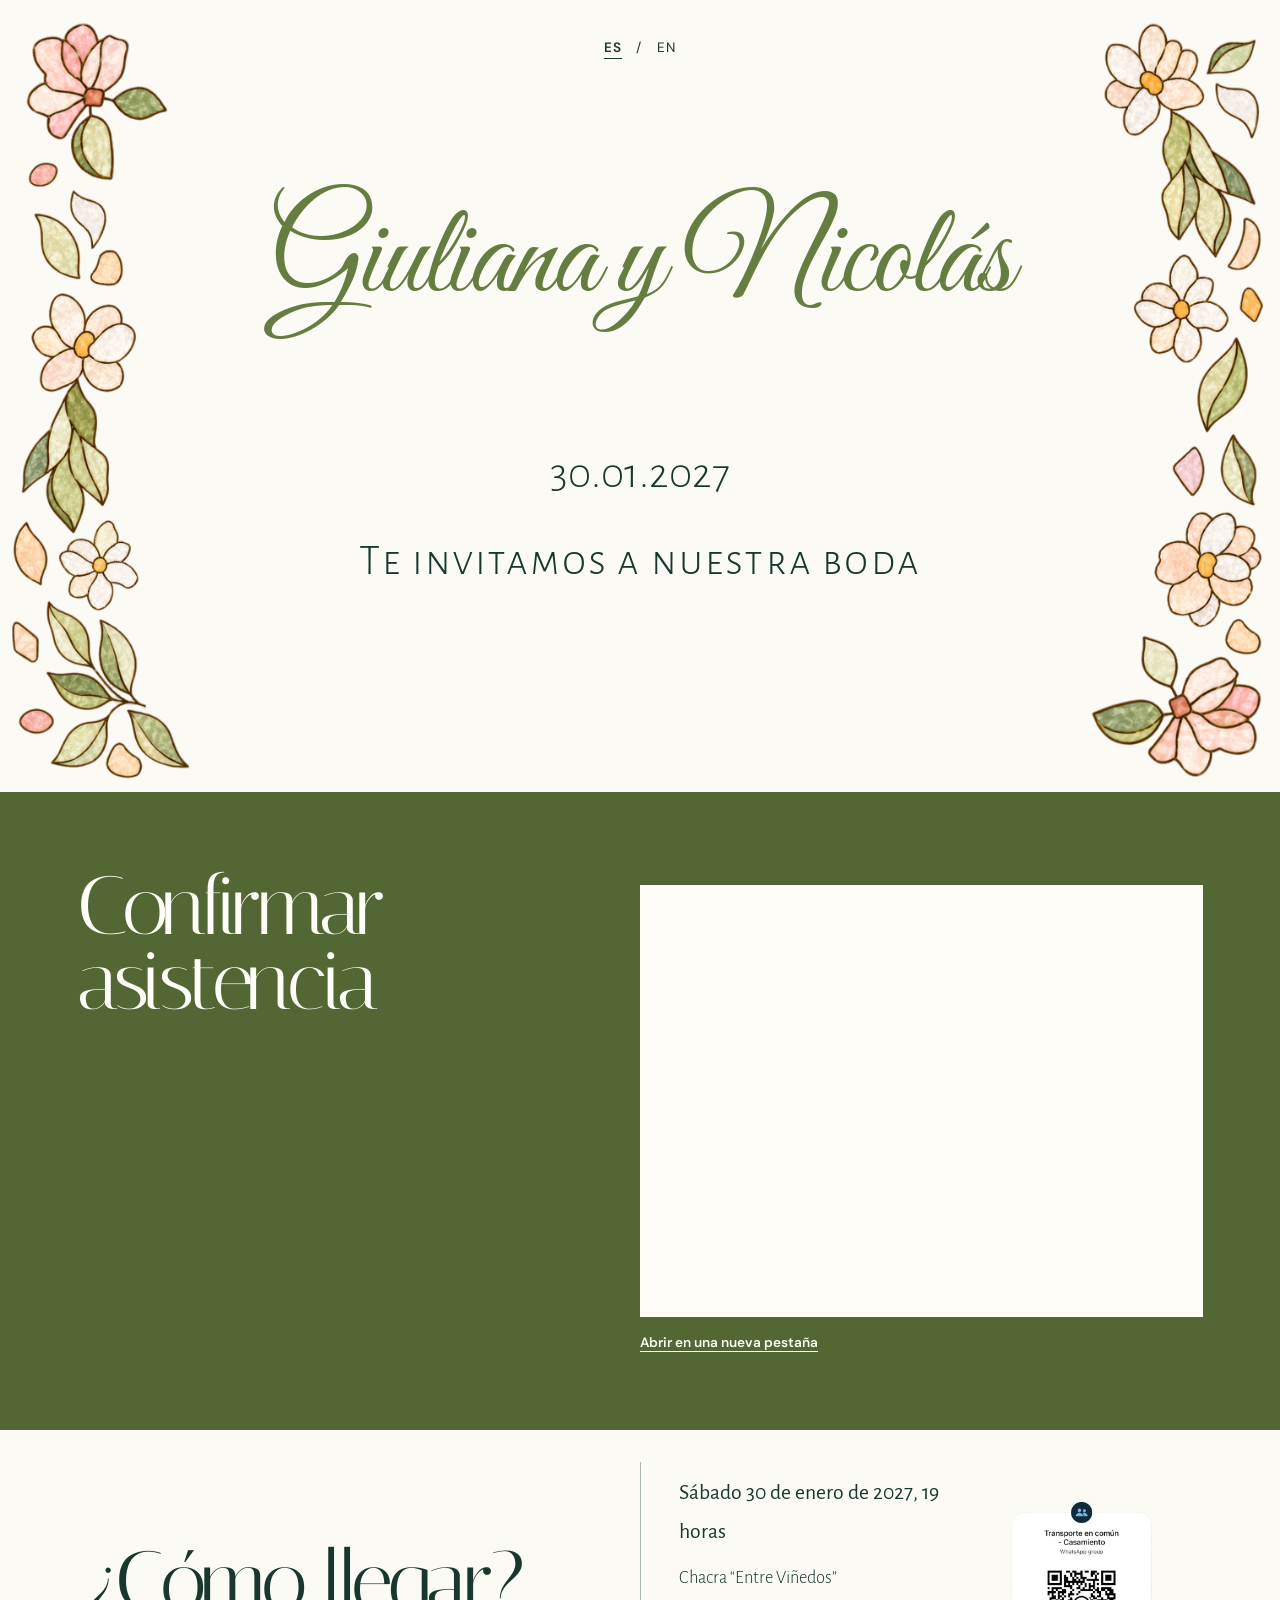
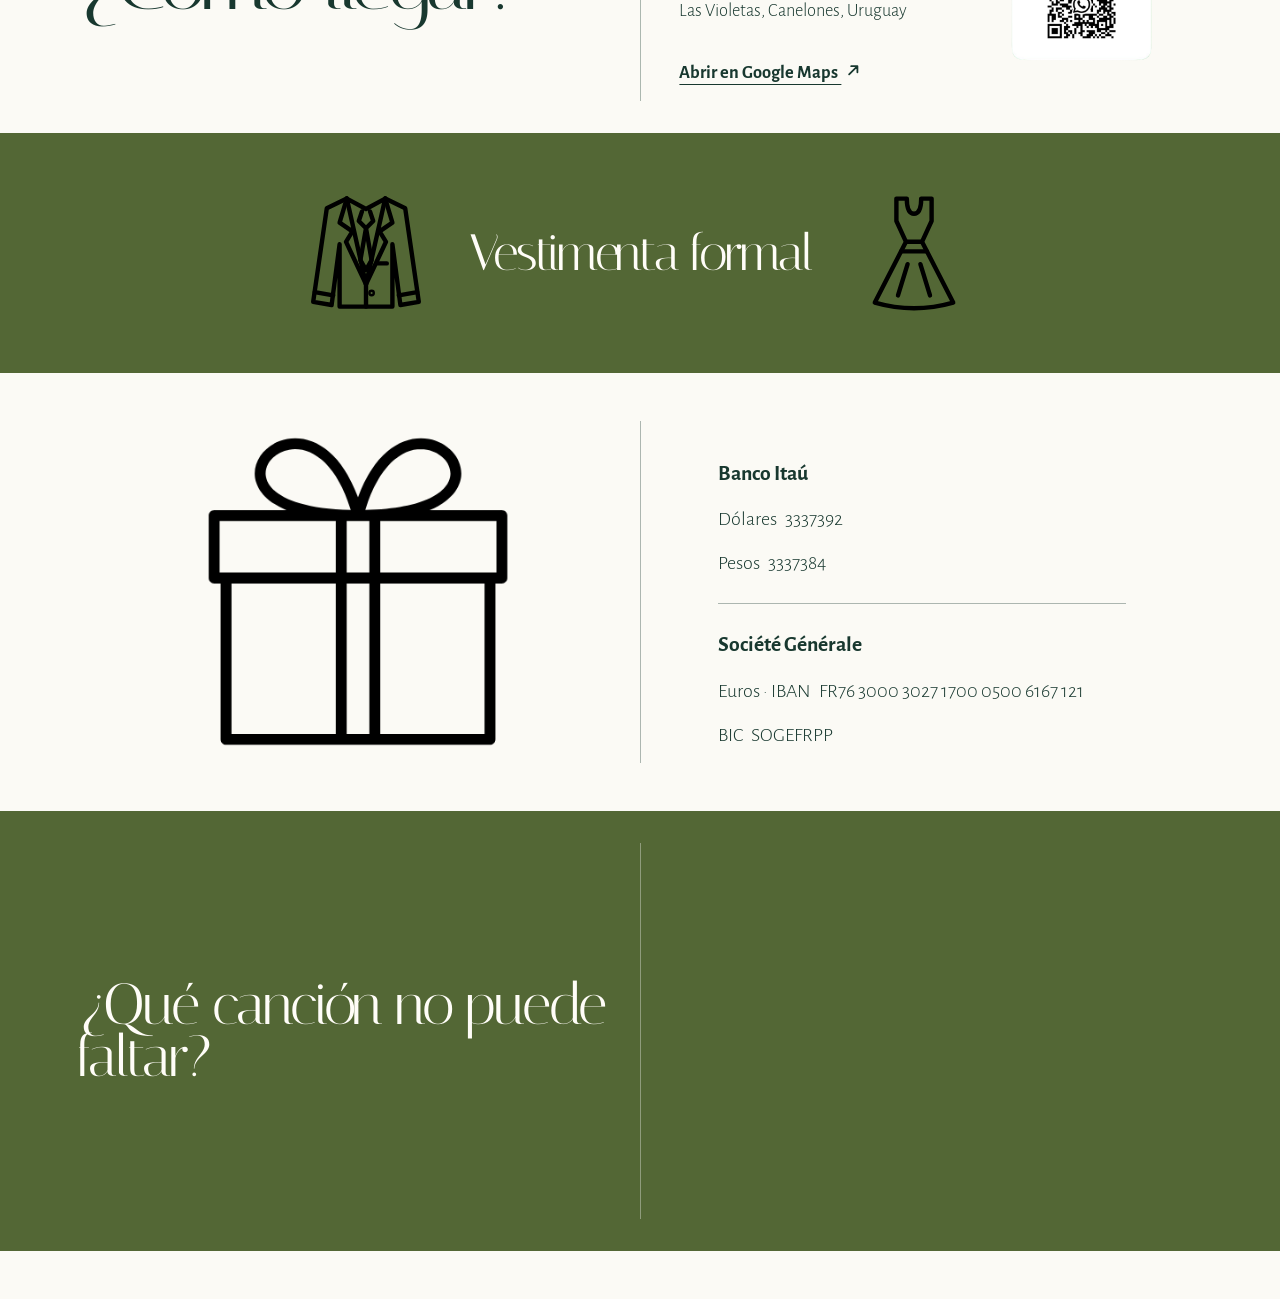
==== commit 8aaf875d: "Update wedding sections, bank details and attire icons" ====
--- a/index.html
+++ b/index.html
@@ -29,24 +29,6 @@
       <img class="flowers flowers--right" src="assets/flowers-right.png" alt="" aria-hidden="true" />
     </main>
 
-    <section class="details" aria-labelledby="venue-title">
-      <div class="details__heading">
-        <h2 id="venue-title">¿Cómo llegar?</h2>
-      </div>
-      <div class="details__content">
-        <p class="details__date">Sábado 30 de enero de 2027, 19 horas</p>
-        <address>
-          Chacra “Entre Viñedos”<br />Las Violetas, Canelones, Uruguay
-        </address>
-        <a class="text-link" href="https://maps.app.goo.gl/vXwZ5cYCHZ2GvhXVA" target="_blank" rel="noreferrer">
-          Abrir en Google Maps
-          <svg class="text-link__icon" aria-hidden="true" viewBox="0 0 16 16" fill="none">
-            <path d="M4 12 12 4M6 4h6v6" stroke="currentColor" stroke-width="1.75" stroke-linecap="round" stroke-linejoin="round" />
-          </svg>
-        </a>
-      </div>
-    </section>
-
     <section class="rsvp" id="rsvp" aria-labelledby="rsvp-title">
       <div class="rsvp__intro">
         <h2 id="rsvp-title">Confirmar asistencia</h2>
@@ -64,27 +46,58 @@
       </div>
     </section>
 
-    <section class="travel-group" aria-labelledby="travel-group-title">
-      <div class="travel-group__heading">
-        <h2 id="travel-group-title">Coordinar transporte</h2>
+    <section class="details" aria-labelledby="venue-title">
+      <div class="details__heading">
+        <h2 id="venue-title">¿Cómo llegar?</h2>
       </div>
-      <div class="travel-group__content">
-        <img class="travel-group__qr" src="assets/qr_wpp.png" alt="Código QR para unirse al grupo de WhatsApp de transporte" />
-        <a class="travel-group__link" href="https://chat.whatsapp.com/HbonAlKTDCjJUm64de46P4" target="_blank" rel="noreferrer">
-          Unirme al grupo de WhatsApp
-          <svg class="travel-group__icon" aria-hidden="true" viewBox="0 0 16 16" fill="none">
+      <div class="details__content">
+        <div class="details__address">
+        <p class="details__date">Sábado 30 de enero de 2027, 19 horas</p>
+        <address>
+          Chacra “Entre Viñedos”<br />Las Violetas, Canelones, Uruguay
+        </address>
+        <a class="text-link" href="https://maps.app.goo.gl/vXwZ5cYCHZ2GvhXVA" target="_blank" rel="noreferrer">
+          Abrir en Google Maps
+          <svg class="text-link__icon" aria-hidden="true" viewBox="0 0 16 16" fill="none">
             <path d="M4 12 12 4M6 4h6v6" stroke="currentColor" stroke-width="1.75" stroke-linecap="round" stroke-linejoin="round" />
           </svg>
         </a>
+        </div>
+      <a class="details__transport" href="https://chat.whatsapp.com/HbonAlKTDCjJUm64de46P4" target="_blank" rel="noreferrer">
+        <img class="details__qr" src="assets/qr_wpp.png" alt="Código QR para unirse al grupo de WhatsApp de transporte" />
+      </a>
+      </div>
+    </section>
+
+    <section class="dress-code" aria-labelledby="dress-code-title">
+      <img class="dress-code__icon" src="assets/formal-attire.svg" alt="" aria-hidden="true" width="160" height="180" />
+      <h2 id="dress-code-title">Vestimenta formal</h2>
+      <img class="dress-code__icon" src="assets/formal-dress.svg" alt="" aria-hidden="true" width="160" height="180" />
+    </section>
+
+    <section class="gifts" aria-labelledby="gifts-title">
+      <div class="gifts__heading">
+        <h2 id="gifts-title"><img class="gifts__image" src="assets/gift2.png" alt="Regalos" width="362" height="372" /></h2>
+      </div>
+      <div class="gifts__content">
+        <h3 class="gifts__region">Banco Itaú</h3>
+        <dl class="gifts__account">
+          <div><dt>Dólares</dt><dd>3337392</dd></div>
+          <div><dt>Pesos</dt><dd>3337384</dd></div>
+        </dl>
+        <h3 class="gifts__region">Société Générale</h3>
+        <dl class="gifts__account">
+          <div><dt>Euros · IBAN</dt><dd>FR76 3000 3027 1700 0500 6167 121</dd></div>
+          <div><dt>BIC</dt><dd>SOGEFRPP</dd></div>
+        </dl>
       </div>
     </section>
 
     <section class="playlist" aria-labelledby="playlist-title">
       <div class="playlist__heading">
-        <h2 id="playlist-title">Playlist</h2>
+        <h2 id="playlist-title">¿Qué canción no puede faltar?</h2>
       </div>
       <div class="playlist__content">
-        <p>¿Qué canción no puede faltar?</p>
         <iframe
           class="playlist__embed"
           src="https://open.spotify.com/embed/playlist/00ogenAznVLQHIek65mozo?utm_source=generator"
@@ -95,27 +108,6 @@
       </div>
     </section>
 
-    <section class="gifts" aria-labelledby="gifts-title">
-      <div class="gifts__heading">
-        <h2 id="gifts-title">Regalos</h2>
-      </div>
-      <div class="gifts__content">
-        <p>Tu presencia es nuestro mejor regalo. Si además querés hacernos un regalo, podés hacerlo por transferencia a cualquiera de estas cuentas:</p>
-        <h3 class="gifts__region">Uruguay</h3>
-        <p class="gifts__currency">Dólares</p>
-        <dl class="gifts__account">
-          <div><dt>Banco</dt><dd>Banco Itaú</dd></div>
-          <div><dt>Número de cuenta</dt><dd>9162144</dd></div>
-        </dl>
-        <h3 class="gifts__region">Internacional</h3>
-        <p class="gifts__currency">Euros</p>
-        <dl class="gifts__account">
-          <div><dt>IBAN</dt><dd>FR76 3000 3027 1700 0500 6167 121</dd></div>
-          <div><dt>BIC</dt><dd>SOGEFRPP</dd></div>
-        </dl>
-      </div>
-    </section>
-
     <footer aria-hidden="true"></footer>
   </body>
 </html>
--- a/styles.css
+++ b/styles.css
@@ -2,7 +2,6 @@
   --paper: #fbfaf5;
   --ink: #18382f;
   --names-green: #536735;
-  --mist: #dbe8df;
   --peach: #efb99d;
   --white: #fffdf8;
   --display: "Italiana", Georgia, serif;
@@ -141,21 +140,36 @@
 
 .details {
   display: grid;
-  grid-template-columns: 1fr 1fr;
+  grid-template-columns: minmax(0, 1fr) minmax(0, 1fr);
   align-items: center;
   min-height: auto;
   padding: 2rem clamp(2rem, 6vw, 6rem);
-  background: var(--names-green);
-  color: var(--white);
+  background: var(--paper);
+  color: var(--ink);
 }
 
 .details__content {
-  border-left: 1px solid rgba(255, 255, 255, .35);
-  padding: .75rem clamp(2rem, 6vw, 6rem);
+  display: grid;
+  grid-template-columns: minmax(0, 1fr) auto;
+  align-items: center;
+  gap: 1rem;
+  border-left: 1px solid rgba(24, 56, 47, .35);
+  padding: .75rem clamp(1rem, 3vw, 3rem);
   font-family: "Alegreya Sans", sans-serif;
   font-size: 1.15rem;
   font-weight: 300;
   line-height: 1.8;
+}
+
+.details__transport {
+  display: block;
+  width: clamp(8rem, 13vw, 12rem);
+}
+
+.details__qr {
+  display: block;
+  width: 100%;
+  height: auto;
 }
 
 .details__date {
@@ -187,7 +201,8 @@
   grid-template-columns: .9fr 1.1fr;
   align-items: start;
   gap: clamp(3rem, 8vw, 9rem);
-  background: var(--paper);
+  background: var(--names-green);
+  color: var(--white);
 }
 
 .rsvp__intro {
@@ -231,12 +246,41 @@
   align-items: center;
   min-height: auto;
   padding: 2rem clamp(2rem, 6vw, 6rem);
-  background: var(--paper);
+  background: var(--names-green);
+  color: var(--white);
 }
 
 .playlist__content {
-  border-left: 1px solid rgba(24, 56, 47, .35);
+  border-left: 1px solid rgba(255, 255, 255, .35);
   padding: .75rem clamp(2rem, 6vw, 6rem);
+}
+
+#playlist-title {
+  font-size: clamp(2.25rem, 4.5vw, 4.5rem);
+  padding-right: 1.5rem;
+}
+
+.dress-code {
+  display: flex;
+  justify-content: center;
+  align-items: center;
+  gap: clamp(.75rem, 3vw, 3rem);
+  padding: 3rem 1.5rem;
+  text-align: center;
+  background: var(--names-green);
+  color: var(--white);
+}
+
+.dress-code__icon {
+  display: block;
+  width: clamp(3.5rem, 10vw, 8rem);
+  flex-shrink: 0;
+  height: auto;
+}
+
+#dress-code-title {
+  margin: 0;
+  font-size: clamp(2rem, 4vw, 3.5rem);
 }
 
 .playlist__content p {
@@ -297,8 +341,8 @@
 
 footer {
   padding: 1.5rem;
-  background: var(--ink);
-  color: var(--white);
+  background: var(--paper);
+  color: var(--ink);
   text-align: center;
   font-size: .72rem;
   letter-spacing: .14em;
@@ -365,9 +409,14 @@
   .travel-group { padding-block: 2.5rem; }
 
   .details__content {
-    border-top: 1px solid rgba(255, 255, 255, .35);
+    grid-template-columns: minmax(0, 1fr) auto;
+    border-top: 1px solid rgba(24, 56, 47, .35);
     border-left: 0;
     padding: 1.5rem 0 0;
+  }
+
+  .details__transport {
+    width: clamp(6.5rem, 29vw, 9rem);
   }
 
   .travel-group__content {
@@ -378,7 +427,7 @@
   }
 
   .playlist__content {
-    border-top: 1px solid rgba(24, 56, 47, .35);
+    border-top: 1px solid rgba(255, 255, 255, .35);
     border-left: 0;
     padding: 1.5rem 0 0;
   }
@@ -426,10 +475,17 @@
   align-items: center;
   row-gap: 2rem;
   padding: 3rem clamp(2rem, 6vw, 6rem);
-  background: var(--mist);
-}
-
-#gifts-title { font-size: clamp(2.75rem, 6.5vw, 6rem); }
+  background: var(--paper);
+}
+
+#gifts-title { margin: 0; }
+
+.gifts__image {
+  display: block;
+  width: min(100%, 20rem);
+  height: auto;
+  margin: 0 auto;
+}
 
 .gifts__content {
   border-left: 1px solid rgba(24, 56, 47, .35);
@@ -444,7 +500,7 @@
 .gifts__region {
   margin: 1.5rem 0 .75rem;
   font-size: 1.35rem;
-  font-weight: 500;
+  font-weight: 700;
 }
 .gifts__account + .gifts__region {
   border-top: 1px solid rgba(24, 56, 47, .35);
@@ -453,8 +509,8 @@
 .gifts__account { margin: 0; }
 .gifts__account dd { overflow-wrap: anywhere; }
 .gifts__account div + div { margin-top: .75rem; }
-.gifts__account dt { font-size: 1rem; }
-.gifts__account dd { margin: 0; font-weight: 500; }
+.gifts__account dt { display: inline; }
+.gifts__account dd { display: inline; margin: 0 0 0 .4em; font-weight: inherit; }
 
 @media (max-width: 700px) {
   .invitation { padding-top: 4.5rem; }
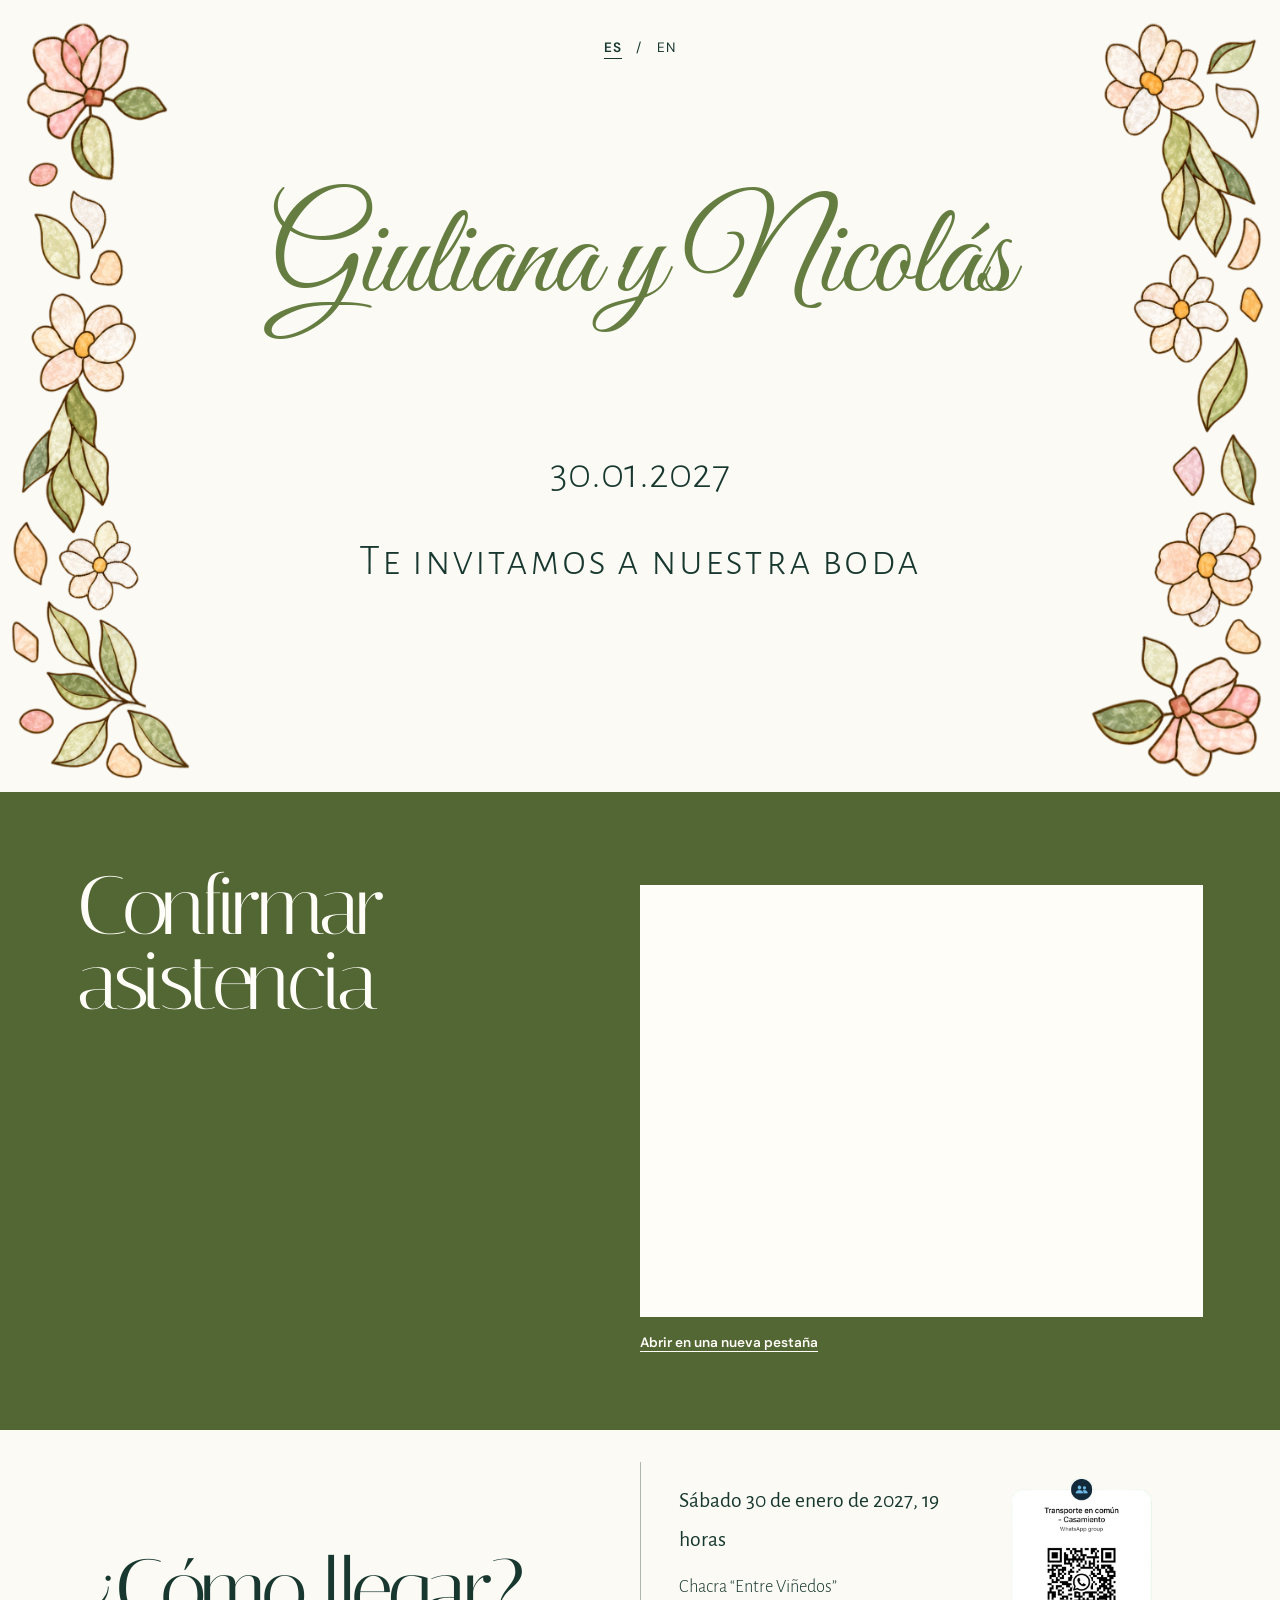
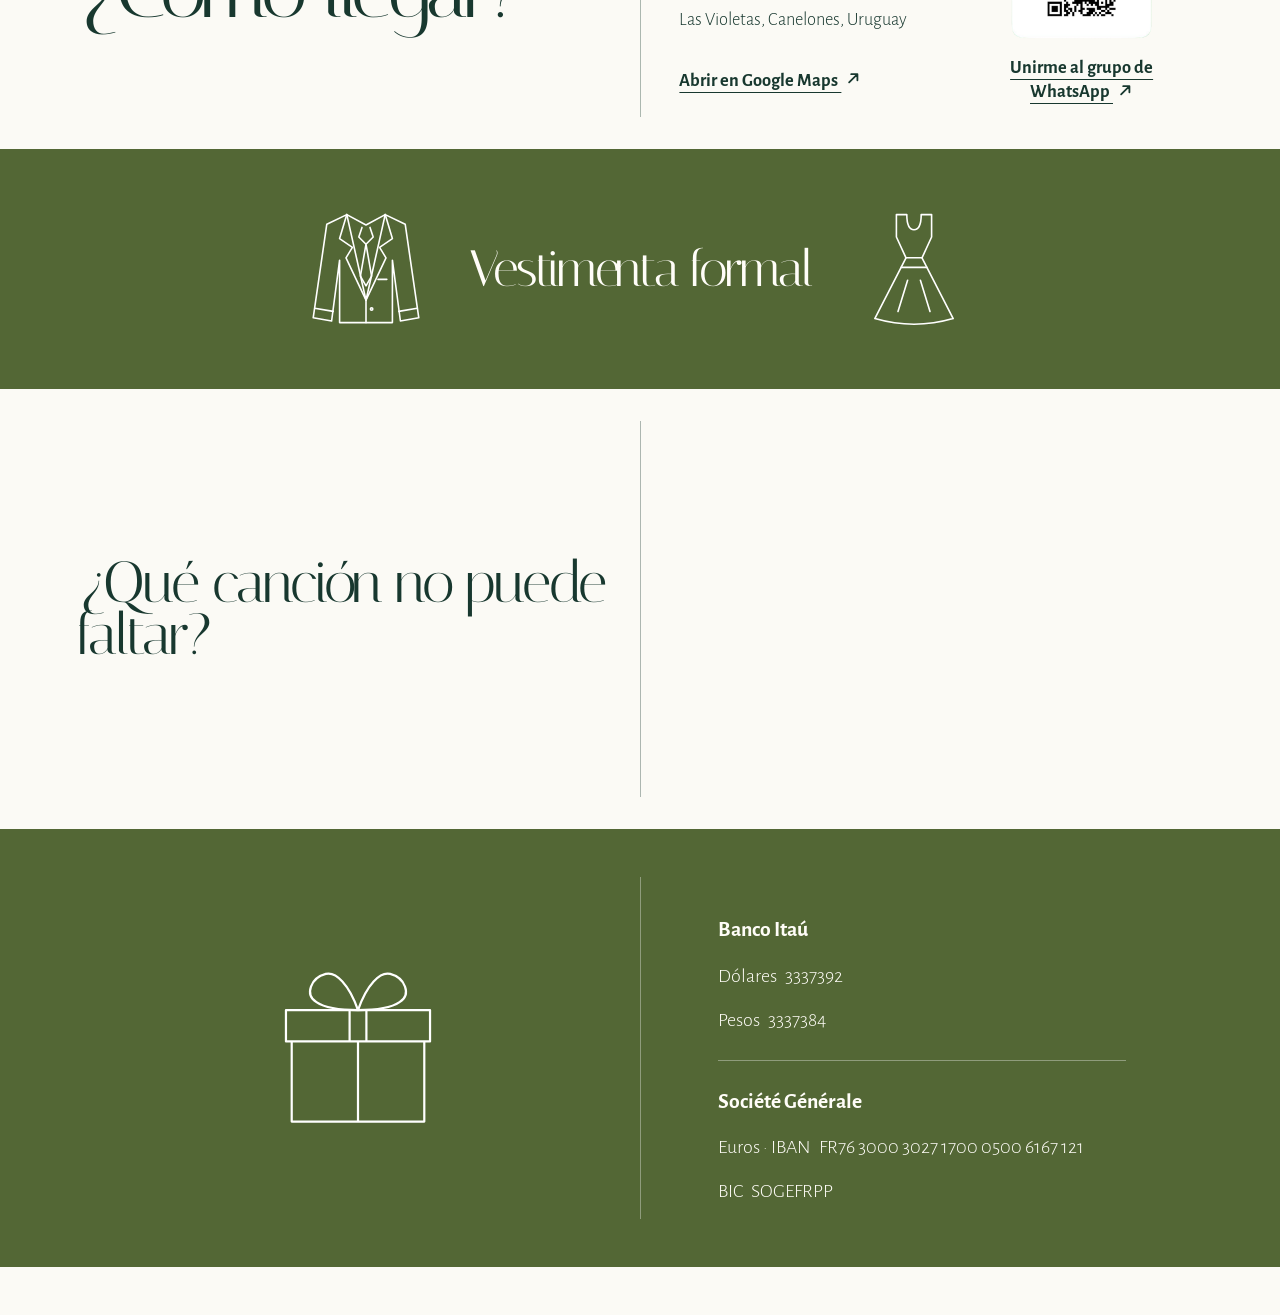
==== commit 14afb3d4: "Refine wedding icons, section order and WhatsApp link" ====
--- a/index.html
+++ b/index.html
@@ -65,6 +65,11 @@
         </div>
       <a class="details__transport" href="https://chat.whatsapp.com/HbonAlKTDCjJUm64de46P4" target="_blank" rel="noreferrer">
         <img class="details__qr" src="assets/qr_wpp.png" alt="Código QR para unirse al grupo de WhatsApp de transporte" />
+        <span class="details__transport-label text-link">Unirme al grupo de WhatsApp
+          <svg class="text-link__icon" aria-hidden="true" viewBox="0 0 16 16" fill="none">
+            <path d="M4 12 12 4M6 4h6v6" stroke="currentColor" stroke-width="1.75" stroke-linecap="round" stroke-linejoin="round" />
+          </svg>
+        </span>
       </a>
       </div>
     </section>
@@ -73,24 +78,6 @@
       <img class="dress-code__icon" src="assets/formal-attire.svg" alt="" aria-hidden="true" width="160" height="180" />
       <h2 id="dress-code-title">Vestimenta formal</h2>
       <img class="dress-code__icon" src="assets/formal-dress.svg" alt="" aria-hidden="true" width="160" height="180" />
-    </section>
-
-    <section class="gifts" aria-labelledby="gifts-title">
-      <div class="gifts__heading">
-        <h2 id="gifts-title"><img class="gifts__image" src="assets/gift2.png" alt="Regalos" width="362" height="372" /></h2>
-      </div>
-      <div class="gifts__content">
-        <h3 class="gifts__region">Banco Itaú</h3>
-        <dl class="gifts__account">
-          <div><dt>Dólares</dt><dd>3337392</dd></div>
-          <div><dt>Pesos</dt><dd>3337384</dd></div>
-        </dl>
-        <h3 class="gifts__region">Société Générale</h3>
-        <dl class="gifts__account">
-          <div><dt>Euros · IBAN</dt><dd>FR76 3000 3027 1700 0500 6167 121</dd></div>
-          <div><dt>BIC</dt><dd>SOGEFRPP</dd></div>
-        </dl>
-      </div>
     </section>
 
     <section class="playlist" aria-labelledby="playlist-title">
@@ -108,6 +95,24 @@
       </div>
     </section>
 
+    <section class="gifts" aria-labelledby="gifts-title">
+      <div class="gifts__heading">
+        <h2 id="gifts-title"><img class="gifts__image" src="assets/gift.svg" alt="Regalos" width="362" height="372" /></h2>
+      </div>
+      <div class="gifts__content">
+        <h3 class="gifts__region">Banco Itaú</h3>
+        <dl class="gifts__account">
+          <div><dt>Dólares</dt><dd>3337392</dd></div>
+          <div><dt>Pesos</dt><dd>3337384</dd></div>
+        </dl>
+        <h3 class="gifts__region">Société Générale</h3>
+        <dl class="gifts__account">
+          <div><dt>Euros · IBAN</dt><dd>FR76 3000 3027 1700 0500 6167 121</dd></div>
+          <div><dt>BIC</dt><dd>SOGEFRPP</dd></div>
+        </dl>
+      </div>
+    </section>
+
     <footer aria-hidden="true"></footer>
   </body>
 </html>
--- a/styles.css
+++ b/styles.css
@@ -164,6 +164,17 @@
 .details__transport {
   display: block;
   width: clamp(8rem, 13vw, 12rem);
+  text-align: center;
+  text-decoration: none;
+  text-underline-offset: .25rem;
+}
+
+.details__transport-label {
+  display: block;
+  margin-top: .75rem;
+  font-size: inherit;
+  line-height: 1.35;
+  text-decoration: underline;
 }
 
 .details__qr {
@@ -246,12 +257,12 @@
   align-items: center;
   min-height: auto;
   padding: 2rem clamp(2rem, 6vw, 6rem);
-  background: var(--names-green);
-  color: var(--white);
+  background: var(--paper);
+  color: var(--ink);
 }
 
 .playlist__content {
-  border-left: 1px solid rgba(255, 255, 255, .35);
+  border-left: 1px solid rgba(24, 56, 47, .35);
   padding: .75rem clamp(2rem, 6vw, 6rem);
 }
 
@@ -427,7 +438,7 @@
   }
 
   .playlist__content {
-    border-top: 1px solid rgba(255, 255, 255, .35);
+    border-top: 1px solid rgba(24, 56, 47, .35);
     border-left: 0;
     padding: 1.5rem 0 0;
   }
@@ -475,20 +486,22 @@
   align-items: center;
   row-gap: 2rem;
   padding: 3rem clamp(2rem, 6vw, 6rem);
-  background: var(--paper);
+  background: var(--names-green);
+  color: var(--white);
 }
 
 #gifts-title { margin: 0; }
 
 .gifts__image {
-  display: block;
-  width: min(100%, 20rem);
+  filter: brightness(0) invert(1);
+  display: block;
+  width: min(50%, 10rem);
   height: auto;
   margin: 0 auto;
 }
 
 .gifts__content {
-  border-left: 1px solid rgba(24, 56, 47, .35);
+  border-left: 1px solid rgba(255, 255, 255, .35);
   padding: .75rem clamp(2rem, 6vw, 6rem);
   font-family: "Alegreya Sans", sans-serif;
   font-size: 1.25rem;
@@ -503,7 +516,7 @@
   font-weight: 700;
 }
 .gifts__account + .gifts__region {
-  border-top: 1px solid rgba(24, 56, 47, .35);
+  border-top: 1px solid rgba(255, 255, 255, .35);
   padding-top: 1.5rem;
 }
 .gifts__account { margin: 0; }
@@ -516,7 +529,7 @@
   .invitation { padding-top: 4.5rem; }
   .gifts { grid-template-columns: 1fr; padding: 2.5rem 1.5rem; }
   .gifts__content {
-    border-top: 1px solid rgba(24, 56, 47, .35);
+    border-top: 1px solid rgba(255, 255, 255, .35);
     border-left: 0;
     padding: 1.5rem 0 0;
   }
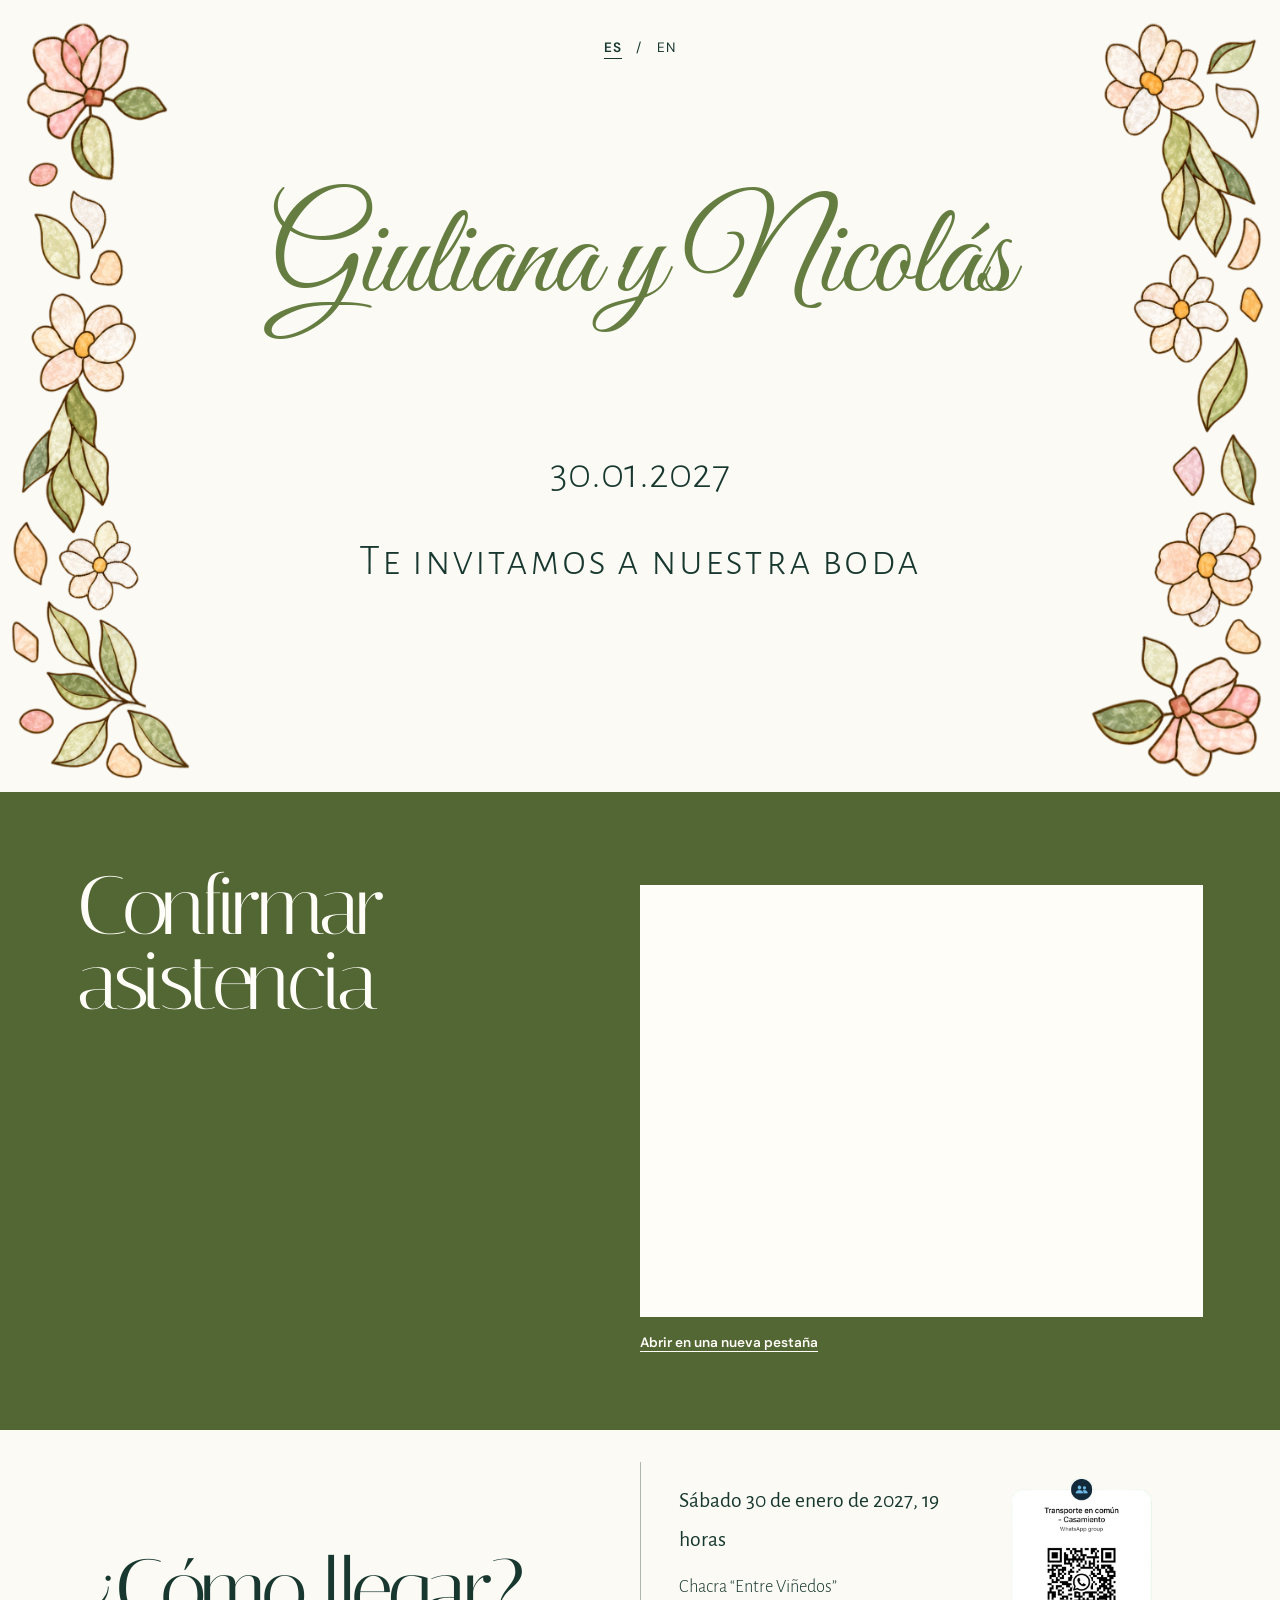
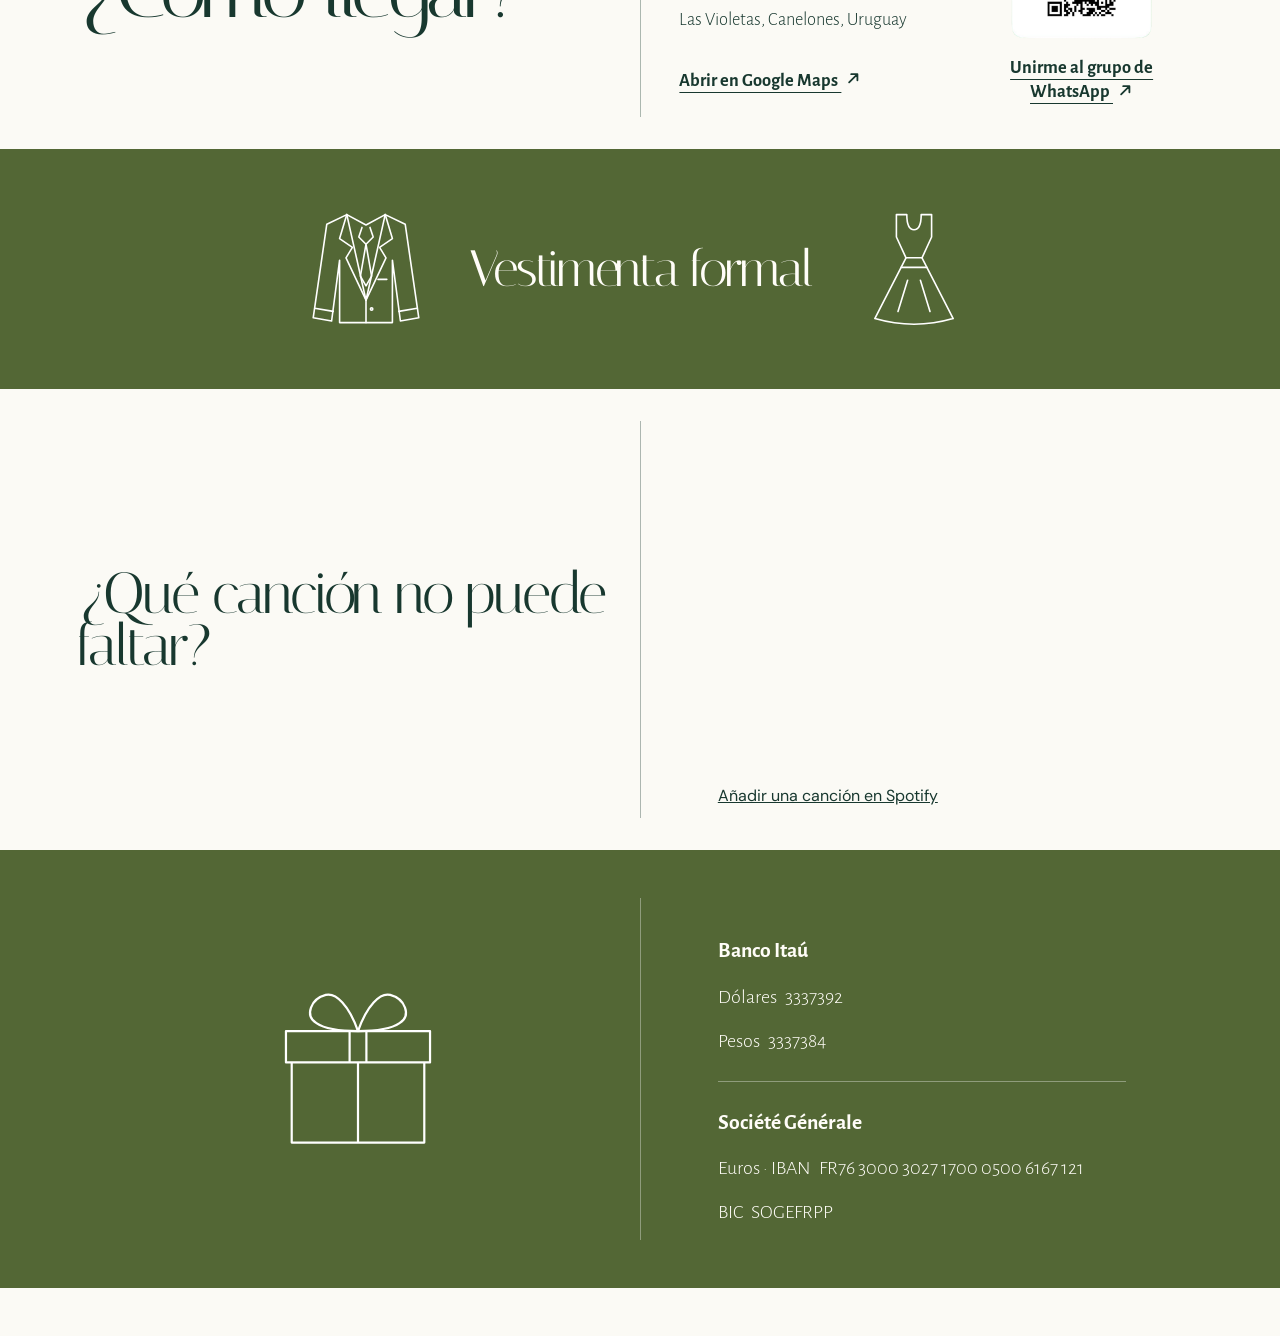
==== commit 2b1a134a: "Add Spotify playlist invite" ====
--- a/index.html
+++ b/index.html
@@ -92,6 +92,7 @@
           loading="lazy"
           allow="autoplay; clipboard-write; encrypted-media; fullscreen; picture-in-picture"
         ></iframe>
+        <a href="https://open.spotify.com/playlist/00ogenAznVLQHIek65mozo?si=b28577eede9c432b&amp;pt=3b3ae6c0c39dfba39e570ee5e693bd22">Añadir una canción en Spotify</a>
       </div>
     </section>
 
